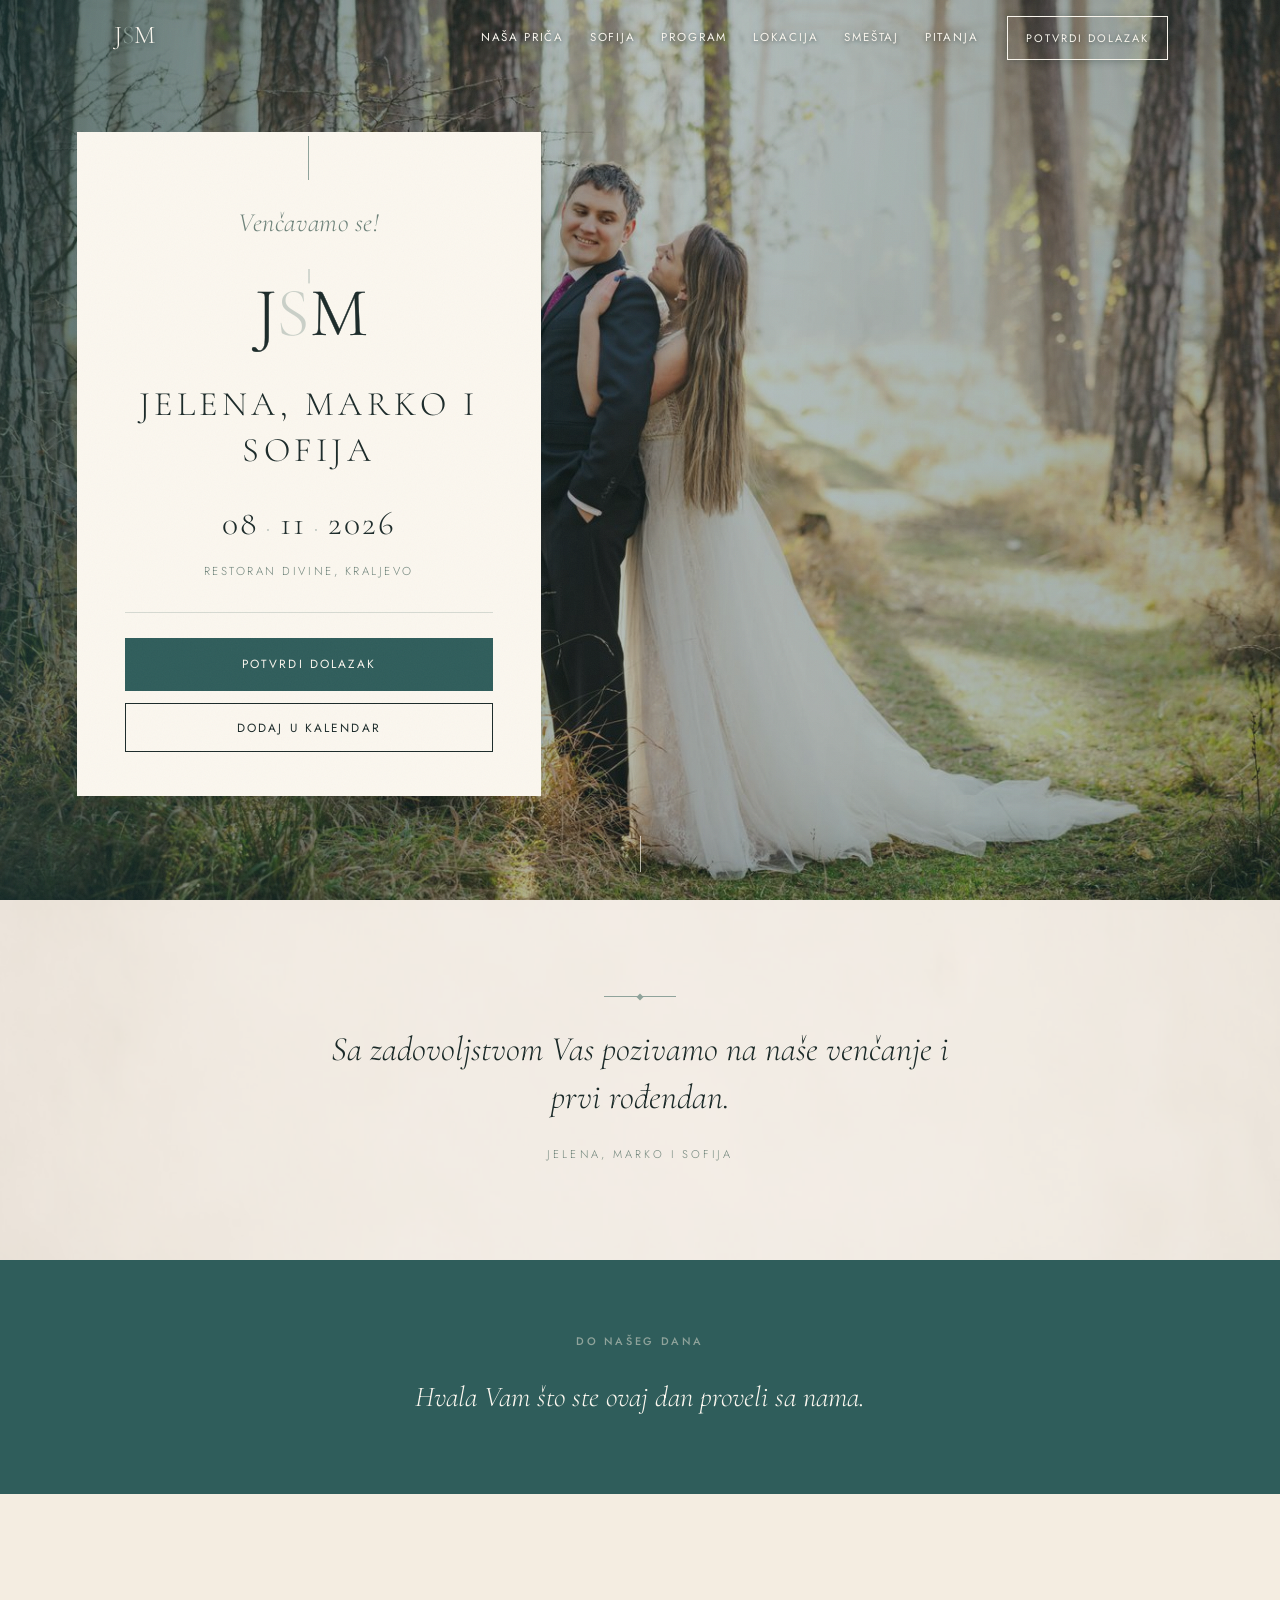
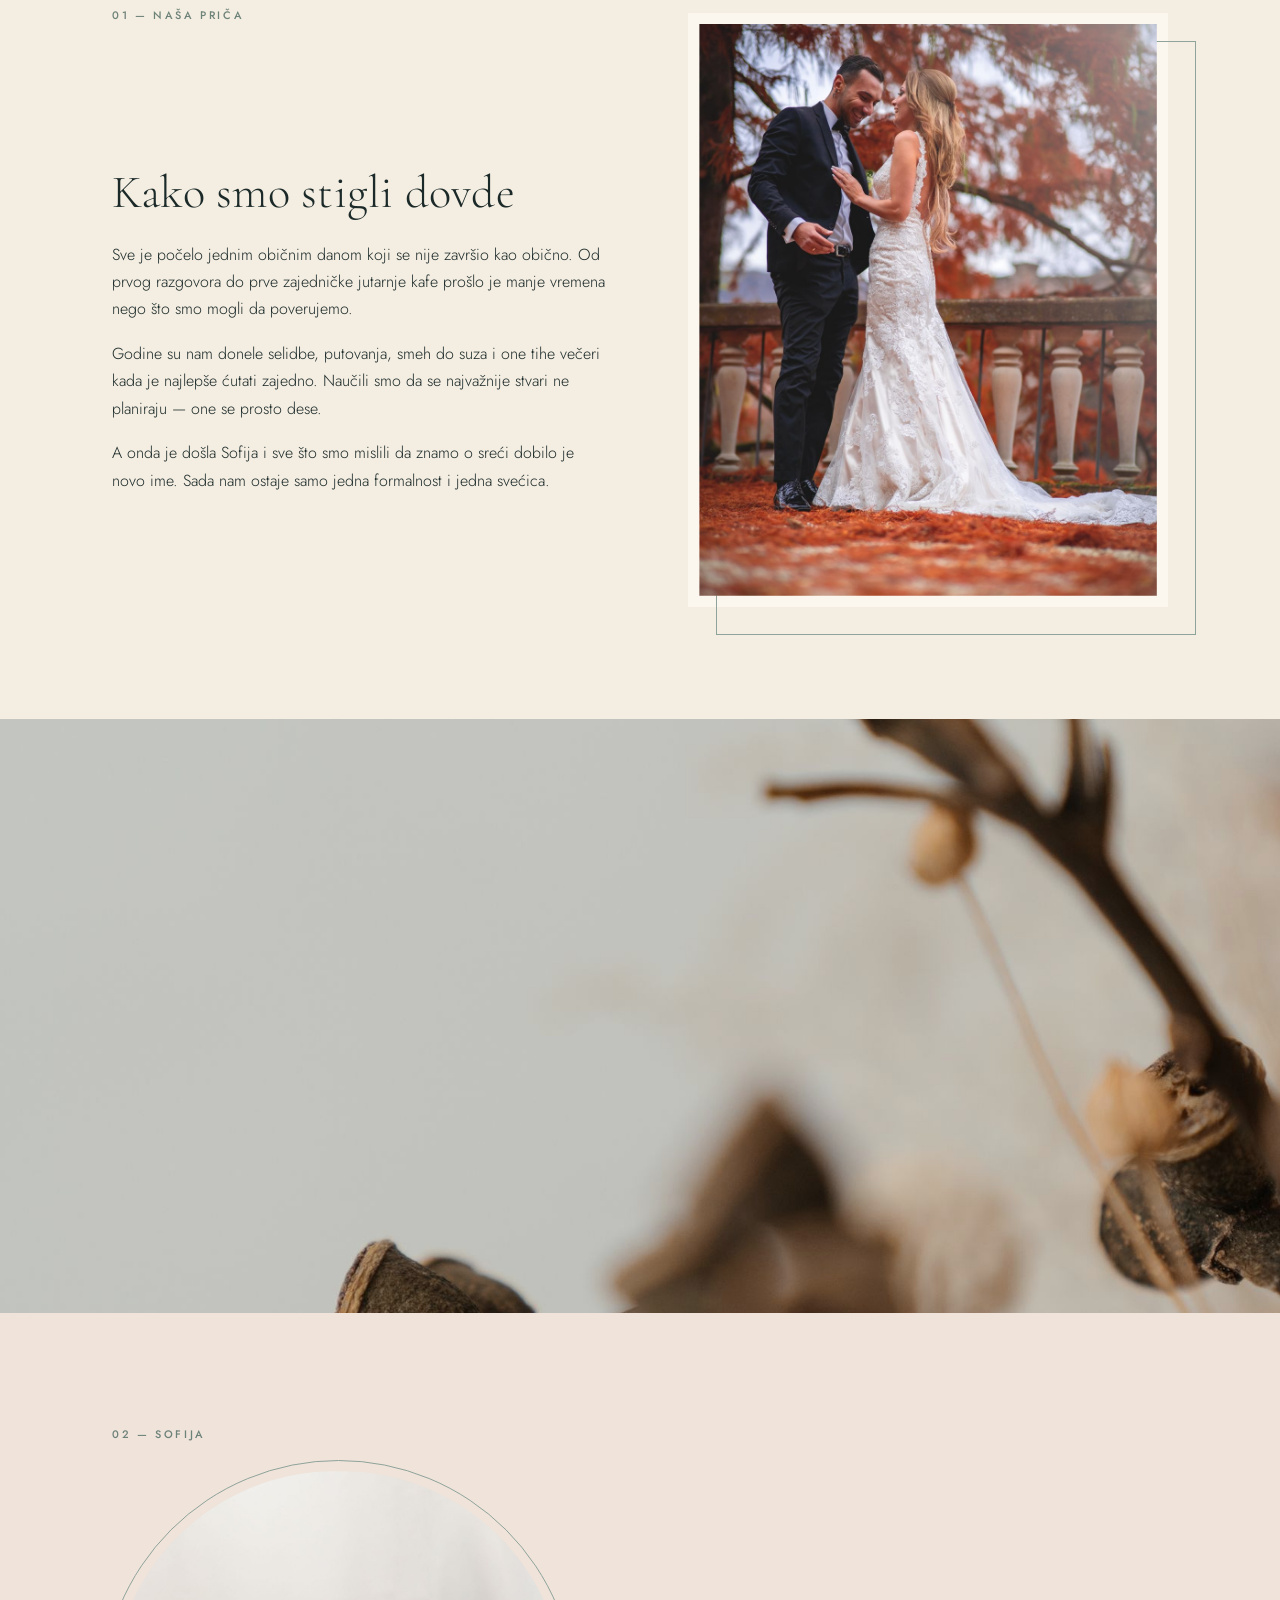
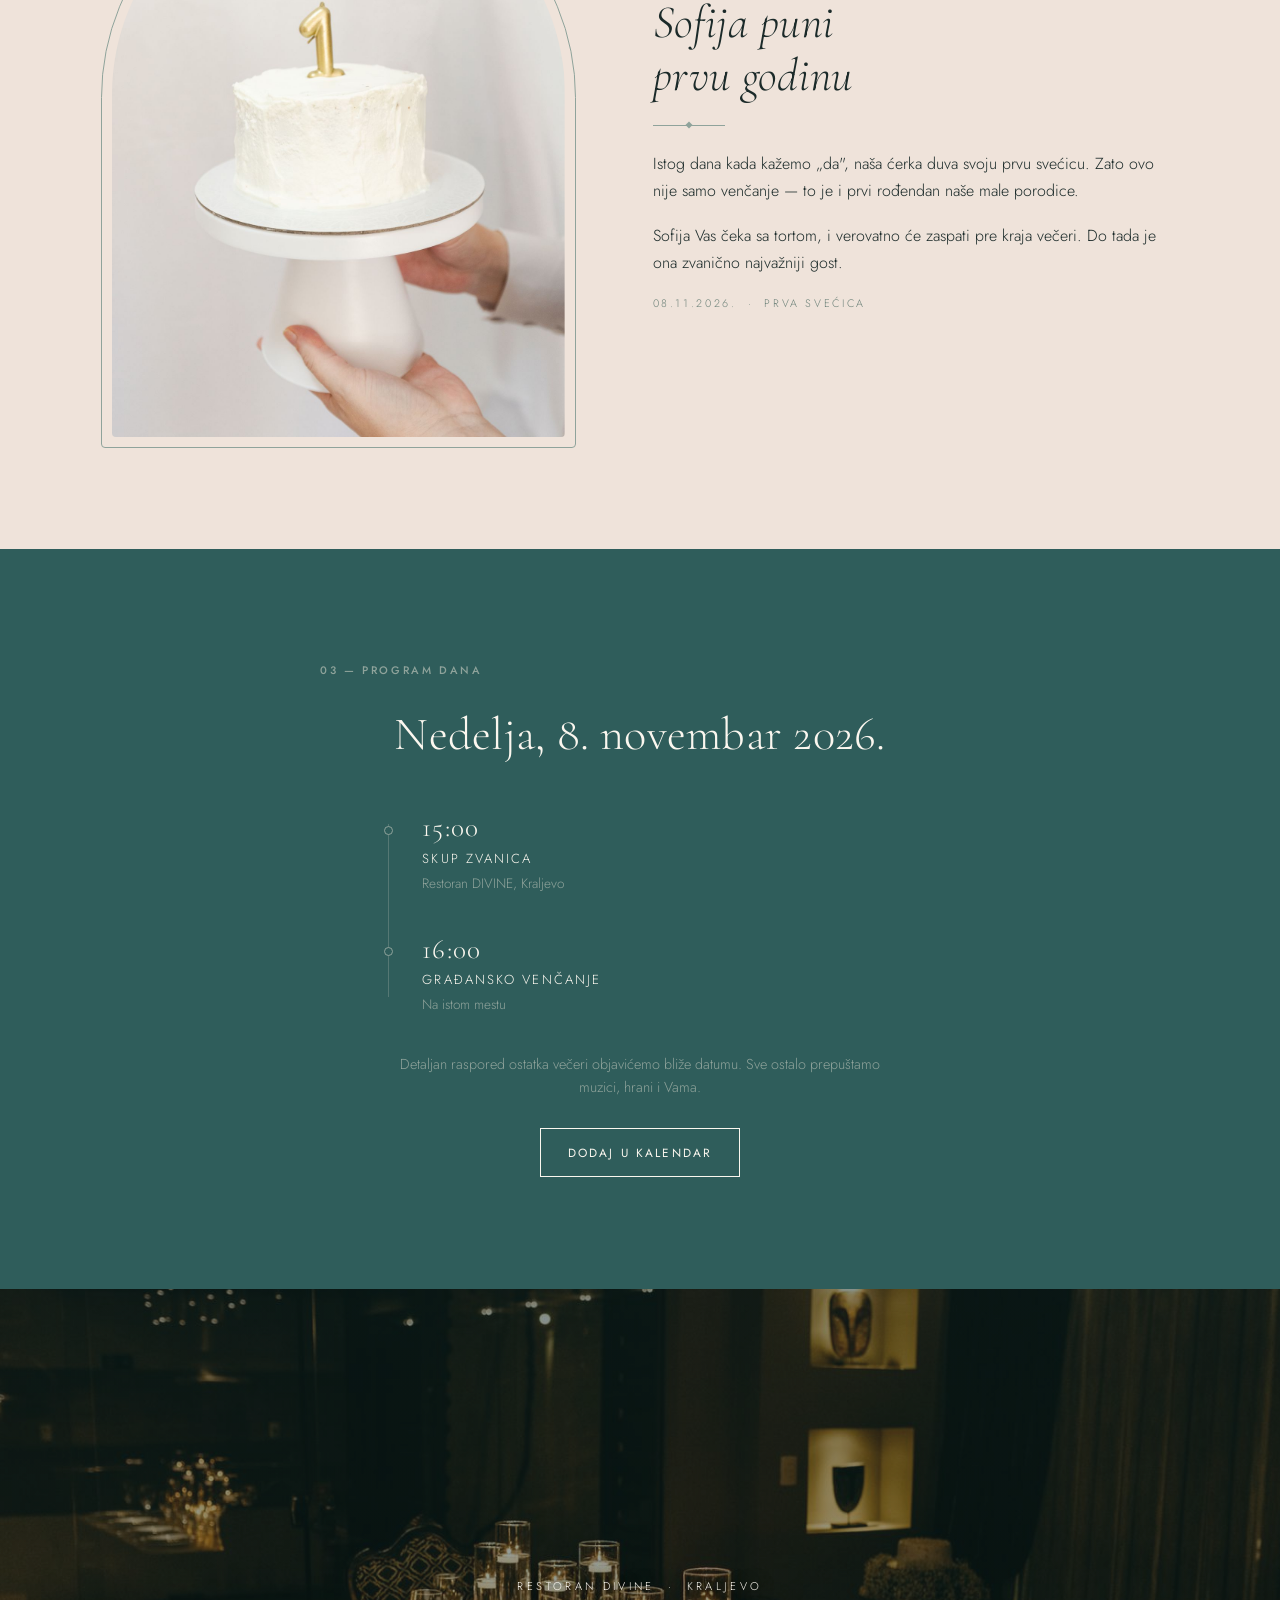
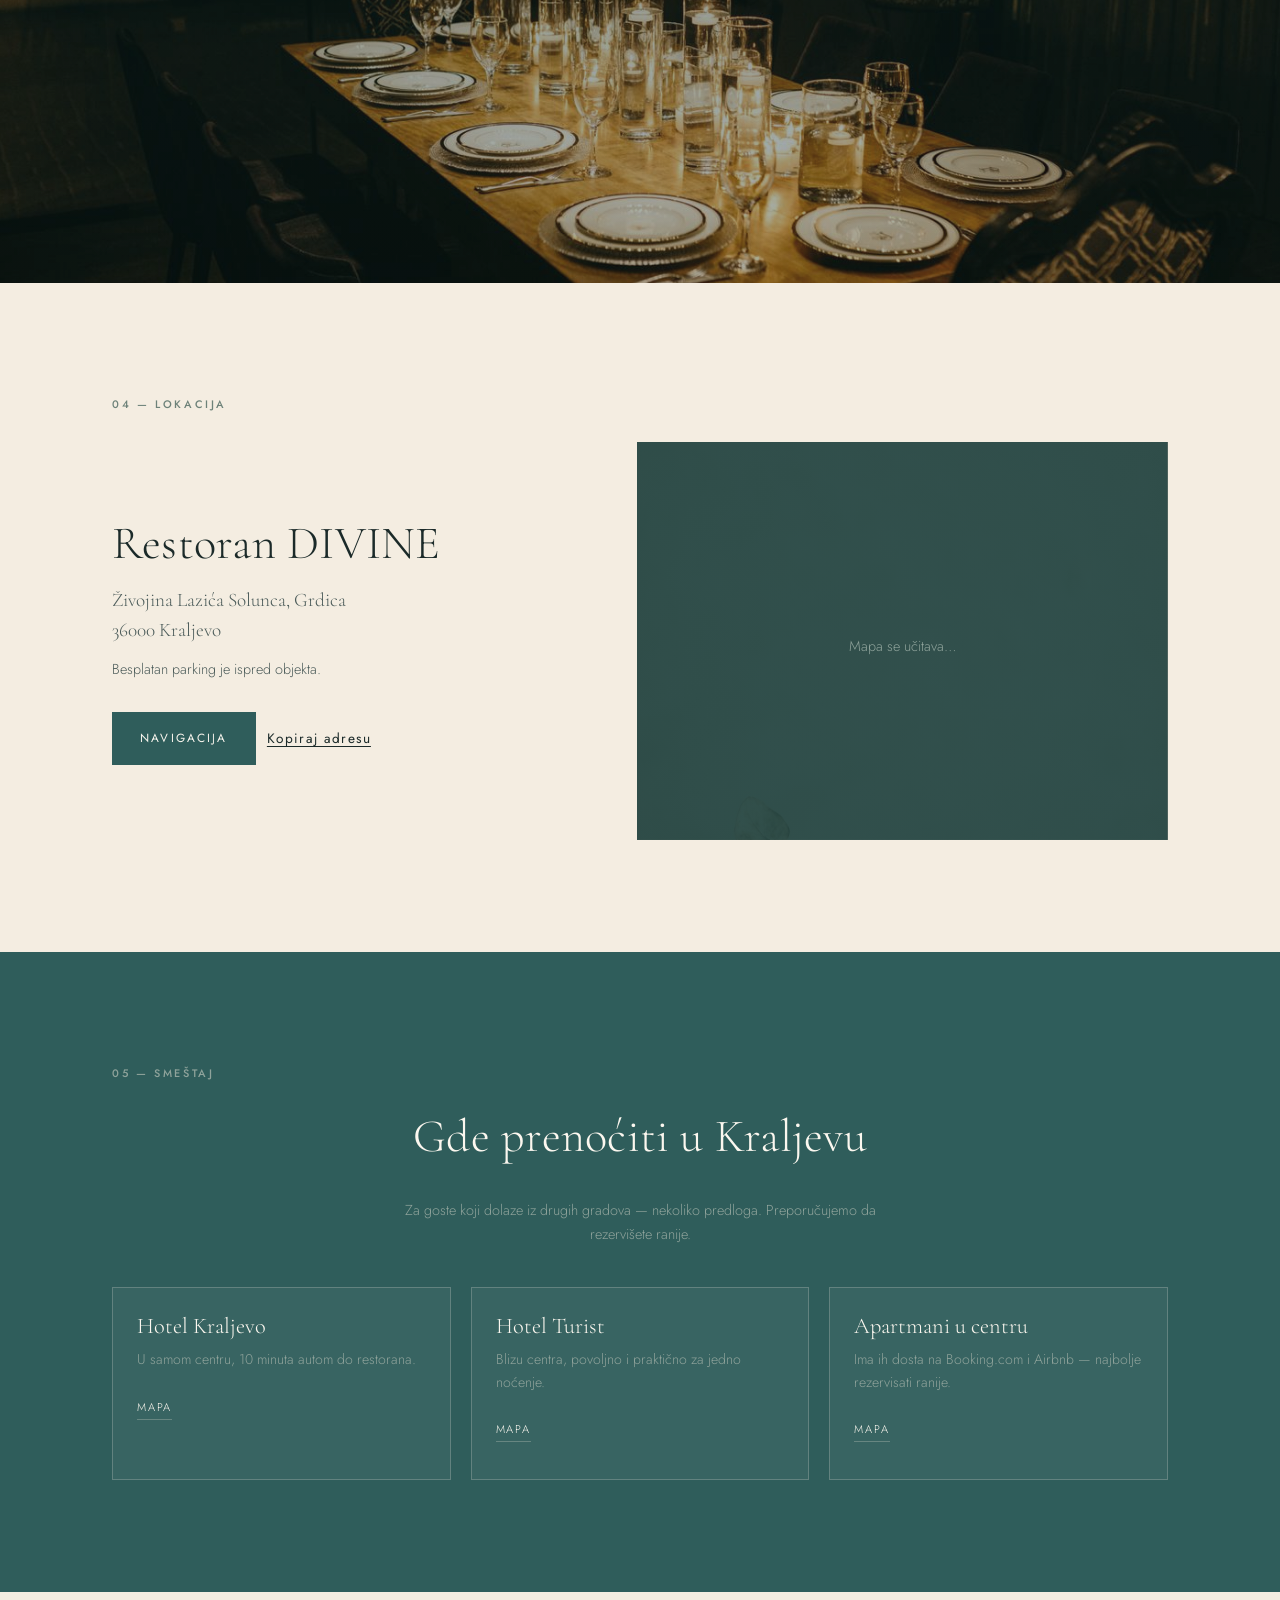
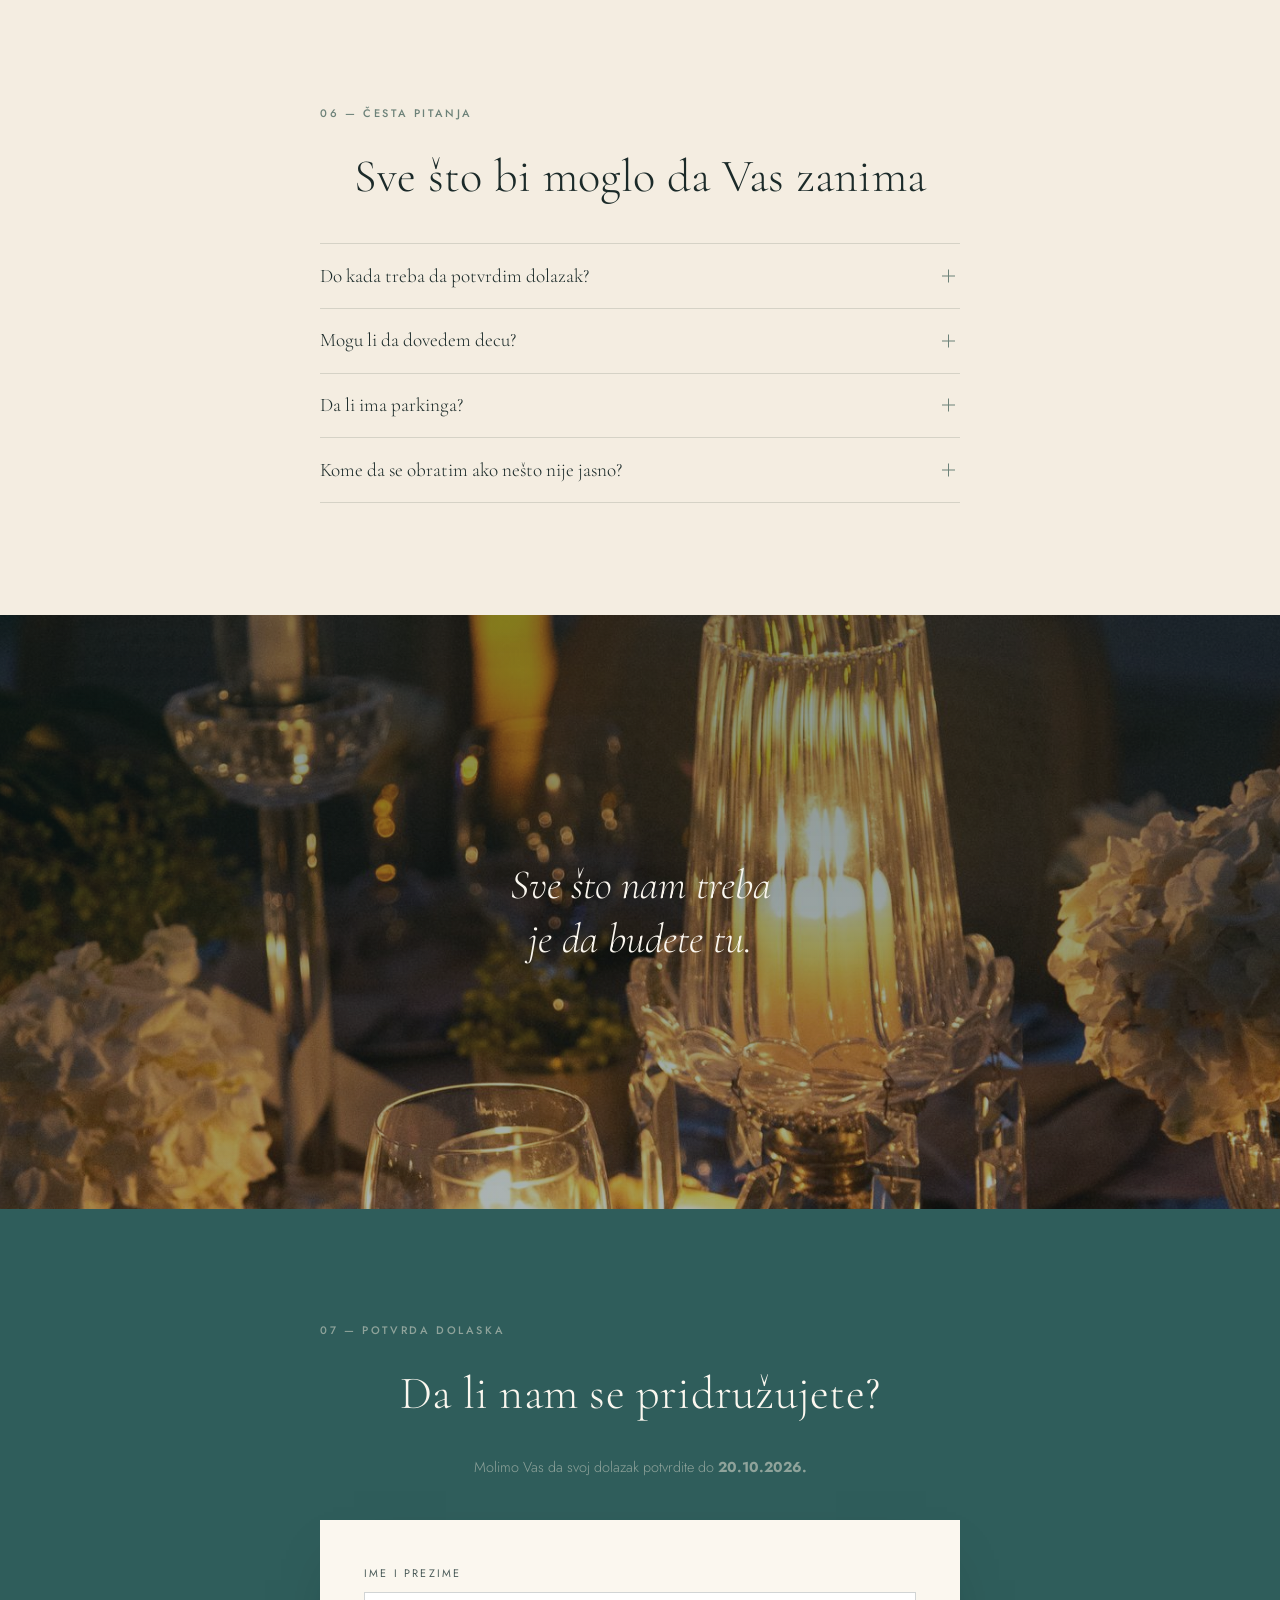
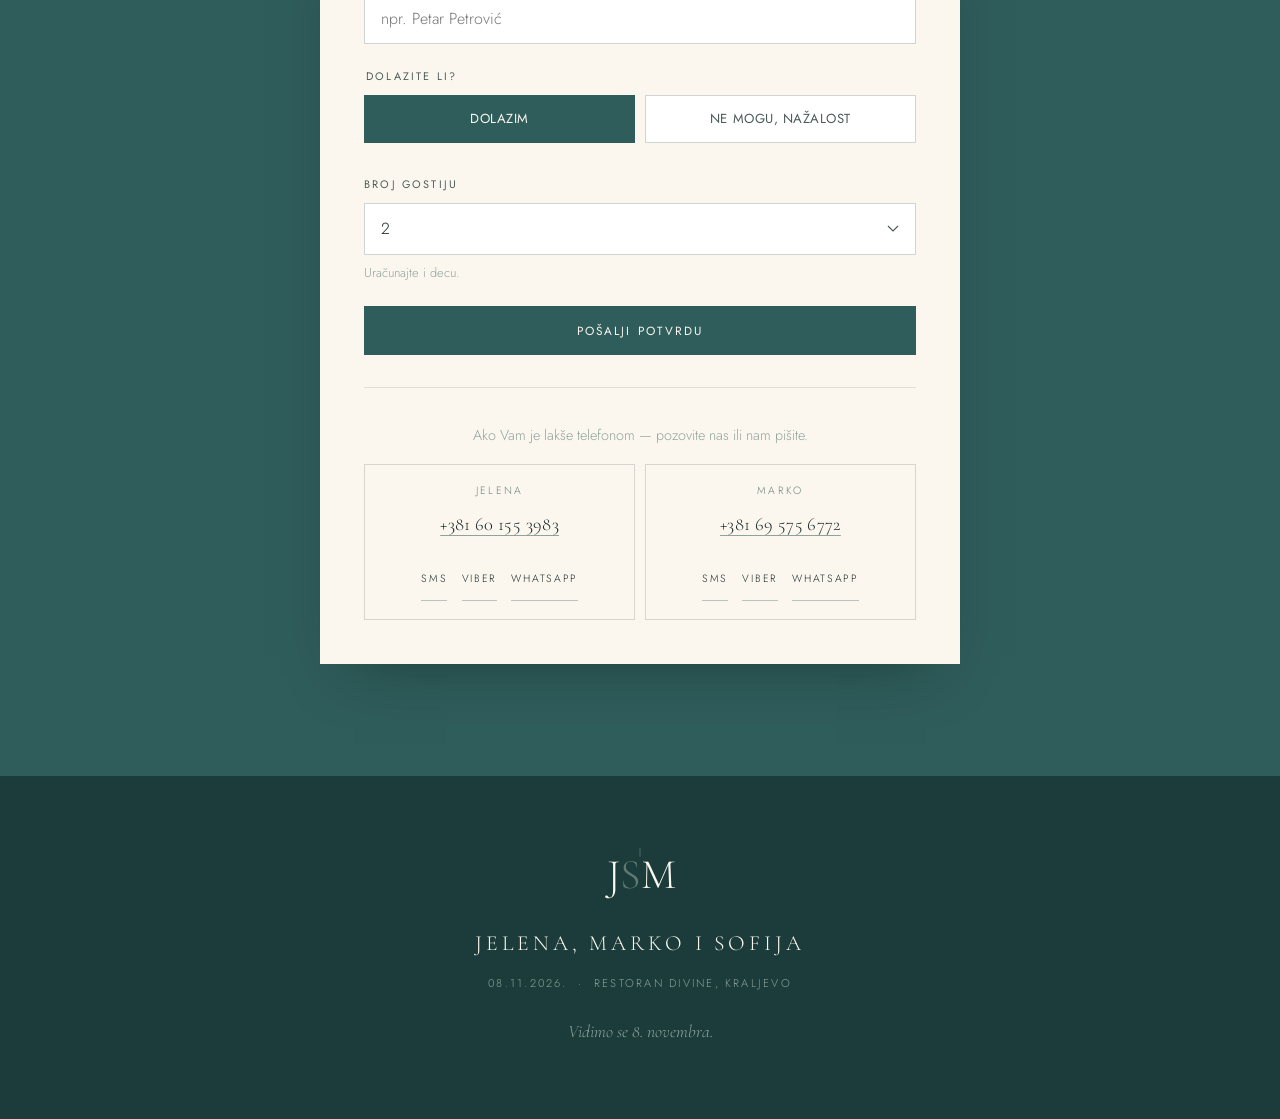
==== real/index.html @ 75804f3e "html with good photos" ====
<!DOCTYPE html>
<html lang="sr-Latn-RS">
<head>
<meta charset="utf-8">
<meta name="viewport" content="width=device-width, initial-scale=1">
<title>Jelena, Marko i Sofija · 08.11.2026.</title>
<meta name="description" content="Sa zadovoljstvom Vas pozivamo na naše venčanje i prvi rođendan — 8. novembra 2026. u restoranu DIVINE u Kraljevu. Potvrdite dolazak do 20.10.2026.">
<meta name="theme-color" content="#2F5D5B">
<!-- Chrome / Google Translate: ne predlaži prevod ove strane. Sajt je namerno
     samo na srpskom, pa gostima ne treba da iskače traka „Prevedi stranu?". -->
<meta name="google" content="notranslate">

<meta property="og:type" content="website">
<meta property="og:locale" content="sr_RS">
<meta property="og:title" content="Jelena, Marko i Sofija · 08.11.2026.">
<meta property="og:description" content="Pozivamo Vas na naše venčanje i Sofijin prvi rođendan — 8. novembra 2026. u Kraljevu.">
<meta property="og:image" content="../img-stock/hero.jpg">
<meta name="twitter:card" content="summary_large_image">

<link rel="icon" href="../favicon.svg" type="image/svg+xml">
<link rel="apple-touch-icon" href="../favicon.svg">

<link rel="preconnect" href="https://fonts.googleapis.com">
<link rel="preconnect" href="https://fonts.gstatic.com" crossorigin>
<link rel="preload" as="image" href="../img-stock/hero.jpg" fetchpriority="high">
<link href="https://fonts.googleapis.com/css2?family=Cormorant+Garamond:ital,wght@0,300;0,400;0,500;1,300;1,400&family=Jost:wght@300;400;500&display=swap" rel="stylesheet">
<link rel="stylesheet" href="../css/style.css">
</head>

<body class="v-stock">
<div class="grain" aria-hidden="true"></div>
<a class="skip-link" href="#poziv">Preskoči na sadržaj</a>

<!-- ============================ NAVIGACIJA ============================ -->
<header class="nav" id="nav">
  <div class="nav__inner">
    <a class="nav__mark" href="#hero" aria-label="Na vrh strane">
      <svg viewBox="18 28 164 90" aria-hidden="true" focusable="false"><text class="mono__s" x="54.59" y="92">S</text><text class="mono__j" x="24.34" y="92">J</text><text class="mono__m" x="102.03" y="92">M</text></svg>
    </a>

    <button class="nav__toggle" id="navToggle" aria-expanded="false" aria-controls="navMenu">
      <span class="nav__toggle-lines" aria-hidden="true"><i></i><i></i></span>
      <span class="nav__toggle-text">Meni</span>
    </button>

    <nav class="nav__menu" id="navMenu" aria-label="Glavna navigacija">
      <ul>
        <li><a href="#prica">Naša priča</a></li>
        <li><a href="#sofija">Sofija</a></li>
        <li><a href="#program">Program</a></li>
        <li><a href="#lokacija">Lokacija</a></li>
        <li><a href="#smestaj">Smeštaj</a></li>
        <li><a href="#pitanja">Pitanja</a></li>
      </ul>
      <a class="btn btn--ghost nav__cta" href="#rsvp">Potvrdi dolazak</a>
    </nav>
  </div>
</header>

<main>

<!-- ============================== HERO =============================== -->
<section class="hero" id="hero">
  <div class="hero__media">
    <img src="../img-stock/hero.jpg" alt="Mladenci u jesenjoj šumi" width="1500" height="960" fetchpriority="high">
  </div>

  <div class="hero__card" id="heroCard">
    <span class="hero__thread" aria-hidden="true"></span>
    <p class="hero__eyebrow">Venčavamo se!</p>

    <svg class="monogram" viewBox="0 0 200 122" role="img" aria-label="Monogram: Jelena, Marko i Sofija">
      <line class="mono__thread" x1="100" y1="0" x2="100" y2="20"/>
      <text class="mono__s" x="54.59" y="92">S</text>
      <text class="mono__j" x="24.34" y="92">J</text>
      <text class="mono__m" x="102.03" y="92">M</text>
    </svg>

    <h1 class="hero__names" data-split>Jelena, Marko i Sofija</h1>

    <p class="hero__date"><span>08</span><i aria-hidden="true">·</i><span>11</span><i aria-hidden="true">·</i><span>2026</span></p>
    <p class="hero__place" data-cfg="venue-short">Restoran DIVINE, Kraljevo</p>

    <div class="hero__actions">
      <a class="btn btn--solid" href="#rsvp">Potvrdi dolazak</a>
      <div class="cal" data-cal>
        <button class="btn btn--outline" type="button" aria-expanded="false">Dodaj u kalendar</button>
        <div class="cal__menu" hidden>
          <a data-cal-google href="#" target="_blank" rel="noopener">Google kalendar</a>
          <a data-cal-ics href="#" download="jelena-marko-sofija.ics">Apple / Outlook (.ics)</a>
        </div>
      </div>
    </div>
  </div>

  <a class="hero__scroll" href="#poziv" aria-label="Nastavi dalje"><span></span></a>
</section>

<!-- ============================== POZIV ============================== -->
<section class="poziv" id="poziv">
  <div class="wrap wrap--narrow center">
    <span class="ornament" aria-hidden="true"></span>
    <p class="poziv__line" data-reveal>Sa zadovoljstvom Vas pozivamo na naše&nbsp;venčanje i prvi&nbsp;rođendan.</p>
    <p class="poziv__sign" data-reveal data-reveal-delay="1">Jelena, Marko i Sofija</p>
  </div>
</section>

<!-- ============================ ODBROJAVANJE ========================= -->
<section class="count" id="odbrojavanje">
  <div class="wrap center">
    <p class="label" data-reveal>Do našeg dana</p>
    <div class="count__grid" id="countdown" data-reveal data-reveal-delay="1" role="timer" aria-live="off">
      <div class="count__cell"><span class="count__num" data-cd="days">—</span><span class="count__lbl">dana</span></div>
      <div class="count__cell"><span class="count__num" data-cd="hours">—</span><span class="count__lbl">sati</span></div>
      <div class="count__cell"><span class="count__num" data-cd="minutes">—</span><span class="count__lbl">minuta</span></div>
      <div class="count__cell"><span class="count__num" data-cd="seconds">—</span><span class="count__lbl">sekundi</span></div>
    </div>
    <p class="count__done" id="countdownDone" hidden>Hvala Vam što ste ovaj dan proveli sa nama.</p>
  </div>
</section>

<!-- ============================ NAŠA PRIČA =========================== -->
<section class="section section--cream" id="prica">
  <div class="wrap">
    <p class="label label--sticky" data-reveal>01 — Naša priča</p>

    <div class="split">
      <div class="split__text" data-reveal>
        <h2 class="h2">Kako smo stigli dovde</h2>
        <!-- TODO Marko: zameni ovaj tekst vašom pravom pričom. -->
        <p>Sve je počelo jednim običnim danom koji se nije završio kao obično. Od prvog
           razgovora do prve zajedničke jutarnje kafe prošlo je manje vremena nego što
           smo mogli da poverujemo.</p>
        <p>Godine su nam donele selidbe, putovanja, smeh do suza i one tihe večeri kada
           je najlepše ćutati zajedno. Naučili smo da se najvažnije stvari ne planiraju —
           one se prosto dese.</p>
        <p>A onda je došla Sofija i sve što smo mislili da znamo o sreći dobilo je novo
           ime. Sada nam ostaje samo jedna formalnost i jedna svećica.</p>
      </div>

      <figure class="split__media" data-reveal data-reveal-delay="1">
        <img src="../img-stock/story.jpg" alt="Mladenci u jesenjem parku" width="1000" height="1250" loading="lazy">
      </figure>
    </div>
  </div>
</section>

<!-- ============================ TRAKA 1 ============================== -->
<div class="band" data-parallax>
  <div class="band__media"><img src="../img-stock/band-1.jpg" alt="" width="1800" height="1000" loading="lazy"></div>
</div>

<!-- ============================== SOFIJA ============================= -->
<section class="section section--blush" id="sofija">
  <div class="wrap">
    <p class="label label--sticky" data-reveal>02 — Sofija</p>

    <div class="sofija">
      <figure class="sofija__media" data-reveal>
        <img src="../img-stock/sofija.jpg" alt="Bela torta sa zlatnom svećicom u obliku broja jedan" width="1200" height="1500" loading="lazy">
      </figure>

      <div class="sofija__text" data-reveal data-reveal-delay="1">
        <h2 class="h2 h2--soft">Sofija puni<br>prvu godinu</h2>
        <span class="ornament ornament--left" aria-hidden="true"></span>
        <!-- TODO Marko: dodaj Sofijin pravi datum rođenja ako želiš. -->
        <p>Istog dana kada kažemo „da", naša ćerka duva svoju prvu svećicu. Zato ovo nije
           samo venčanje — to je i prvi rođendan naše male porodice.</p>
        <p>Sofija Vas čeka sa tortom, i verovatno će zaspati pre kraja večeri. Do tada je
           ona zvanično najvažniji gost.</p>
        <p class="sofija__marker">08.11.2026. &nbsp;·&nbsp; prva svećica</p>
      </div>
    </div>
  </div>
</section>

<!-- ============================== PROGRAM ============================ -->
<section class="section section--teal" id="program">
  <div class="wrap wrap--narrow">
    <p class="label label--sticky" data-reveal>03 — Program dana</p>
    <h2 class="h2 center" data-reveal>Nedelja, 8. novembar 2026.</h2>

    <!-- Za dodatnu stavku: kopiraj jedan <li> i promeni vreme i tekst. -->
    <ol class="time">
      <li class="time__item" data-reveal>
        <span class="time__hour">15:00</span>
        <span class="time__what">Skup zvanica</span>
        <span class="time__where" data-cfg="venue-short">Restoran DIVINE, Kraljevo</span>
      </li>
      <li class="time__item" data-reveal data-reveal-delay="1">
        <span class="time__hour">16:00</span>
        <span class="time__what">Građansko venčanje</span>
        <span class="time__where">Na istom mestu</span>
      </li>
    </ol>

    <p class="note center" data-reveal data-reveal-delay="2">
      Detaljan raspored ostatka večeri objavićemo bliže datumu. Sve ostalo prepuštamo
      muzici, hrani i Vama.
    </p>

    <div class="center" data-reveal data-reveal-delay="2">
      <div class="cal" data-cal>
        <button class="btn btn--outline" type="button" aria-expanded="false">Dodaj u kalendar</button>
        <div class="cal__menu" hidden>
          <a data-cal-google href="#" target="_blank" rel="noopener">Google kalendar</a>
          <a data-cal-ics href="#" download="jelena-marko-sofija.ics">Apple / Outlook (.ics)</a>
        </div>
      </div>
    </div>
  </div>
</section>

<!-- ============================ TRAKA 2 ============================== -->
<div class="band band--dark" data-parallax>
  <div class="band__media"><img src="../img-stock/band-3.jpg" alt="" width="1500" height="830" loading="lazy"></div>
  <p class="band__caption" data-reveal><span data-cfg="venue-name">Restoran DIVINE</span> &nbsp;·&nbsp; Kraljevo</p>
</div>

<!-- ============================= LOKACIJA ============================ -->
<section class="section section--cream" id="lokacija">
  <div class="wrap">
    <p class="label label--sticky" data-reveal>04 — Lokacija</p>

    <div class="loc">
      <div class="loc__text" data-reveal>
        <h2 class="h2" data-cfg="venue-name">Restoran DIVINE</h2>
        <p class="loc__addr">
          <span data-cfg="venue-address">Živojina Lazića Solunca, Grdica</span><br>
          <span data-cfg="venue-city">36000 Kraljevo</span>
        </p>
        <p class="note">Besplatan parking je ispred objekta.</p>

        <div class="loc__actions">
          <a class="btn btn--solid" data-cfg-href="map-google" href="#" target="_blank" rel="noopener">Navigacija</a>
          <button class="btn btn--text" type="button" data-copy-address>Kopiraj adresu</button>
        </div>
      </div>

      <div class="loc__map" data-reveal data-reveal-delay="1">
        <!-- Mapa se ubacuje iz js/main.js kada sekcija dođe blizu ekrana. -->
        <div class="loc__map-holder" data-map>
          <p class="note">Mapa se učitava…</p>
        </div>
      </div>
    </div>
  </div>
</section>

<!-- ============================== SMEŠTAJ ============================ -->
<section class="section section--teal" id="smestaj">
  <div class="wrap">
    <p class="label label--sticky" data-reveal>05 — Smeštaj</p>
    <h2 class="h2 center" data-reveal>Gde prenoćiti u Kraljevu</h2>
    <p class="note center" data-reveal>
      Za goste koji dolaze iz drugih gradova — nekoliko predloga. Preporučujemo da
      rezervišete ranije.
    </p>
    <div class="cards" id="hotels"><!-- puni se iz js/config.js --></div>
  </div>
</section>

<!-- ============================== PITANJA ============================ -->
<section class="section section--cream" id="pitanja">
  <div class="wrap wrap--narrow">
    <p class="label label--sticky" data-reveal>06 — Česta pitanja</p>
    <h2 class="h2 center" data-reveal>Sve što bi moglo da Vas zanima</h2>

    <div class="faq" data-reveal>
      <details class="faq__item">
        <summary>Do kada treba da potvrdim dolazak?</summary>
        <div class="faq__body"><p>Do <strong data-cfg="deadline">20.10.2026.</strong> Najlakše je preko forme na
          ovoj strani, ali možete nas i pozvati — brojevi su na dnu.</p></div>
      </details>
      <details class="faq__item">
        <summary>Mogu li da dovedem decu?</summary>
        <div class="faq__body"><p>Naravno. Sofija bi se najviše obradovala društvu. Kada prijavljujete
          dolazak, u broj gostiju uračunajte i decu.</p></div>
      </details>
      <details class="faq__item">
        <summary>Da li ima parkinga?</summary>
        <div class="faq__body"><p>Ima — besplatan parking je ispred restorana.</p></div>
      </details>
      <details class="faq__item">
        <summary>Kome da se obratim ako nešto nije jasno?</summary>
        <div class="faq__body"><p>Pozovite nas, tu smo: <span data-cfg="contacts-inline">Jelena i Marko</span>.</p></div>
      </details>
    </div>
  </div>
</section>

<!-- ============================ TRAKA 3 ============================== -->
<div class="band band--dark" data-parallax>
  <div class="band__media"><img src="../img-stock/band-2.jpg" alt="" width="1500" height="830" loading="lazy"></div>
  <p class="band__quote" data-reveal>Sve što nam treba<br>je da budete tu.</p>
</div>

<!-- =============================== RSVP ============================== -->
<section class="section section--teal" id="rsvp">
  <div class="wrap wrap--narrow">
    <p class="label label--sticky" data-reveal>07 — Potvrda dolaska</p>
    <h2 class="h2 center" data-reveal>Da li nam se pridružujete?</h2>
    <p class="note center" data-reveal>
      Molimo Vas da svoj dolazak potvrdite do <strong data-cfg="deadline">20.10.2026.</strong>
    </p>

    <div class="rsvp" data-reveal data-reveal-delay="1">
      <p class="rsvp__already" id="rsvpAlready" hidden>
        Već ste potvrdili dolazak — hvala Vam!
        <button type="button" class="btn btn--text" id="rsvpAgain">Prijavi ponovo</button>
      </p>

      <form class="form" id="rsvpForm" novalidate>
        <div class="field">
          <label for="ime">Ime i prezime</label>
          <input id="ime" name="ime" type="text" autocomplete="name" required
                 placeholder="npr. Petar Petrović">
          <p class="field__err" data-err="ime"></p>
        </div>

        <fieldset class="field">
          <legend>Dolazite li?</legend>
          <div class="pills">
            <label class="pill">
              <input type="radio" name="dolazak" value="Dolazim" checked>
              <span>Dolazim</span>
            </label>
            <label class="pill">
              <input type="radio" name="dolazak" value="Ne mogu">
              <span>Ne mogu, nažalost</span>
            </label>
          </div>
        </fieldset>

        <div class="field" id="gostiField">
          <label for="gosti">Broj gostiju</label>
          <select id="gosti" name="gosti">
            <option value="1">1 — samo ja</option>
            <option value="2" selected>2</option>
            <option value="3">3</option>
            <option value="4">4</option>
            <option value="5">5</option>
            <option value="6">6 i više</option>
          </select>
          <p class="note">Uračunajte i decu.</p>
        </div>

        <!-- zamka za botove: pravi ljudi ovo ne vide -->
        <div class="hp" aria-hidden="true">
          <label for="website">Sajt</label>
          <input id="website" name="website" type="text" tabindex="-1" autocomplete="off">
        </div>

        <button class="btn btn--solid btn--block" type="submit" id="rsvpSubmit">
          <span class="btn__label">Pošalji potvrdu</span>
          <span class="btn__spin" aria-hidden="true"></span>
        </button>

        <p class="form__status" id="rsvpStatus" role="status" aria-live="polite"></p>
      </form>

      <div class="rsvp__contact">
        <p class="note">Ako Vam je lakše telefonom — pozovite nas ili nam pišite.</p>
        <div class="rsvp__buttons" id="contactButtons"><!-- puni se iz js/config.js --></div>
      </div>
    </div>
  </div>
</section>

</main>

<!-- ============================== FOOTER ============================= -->
<footer class="foot">
  <svg class="foot__mark" viewBox="0 0 200 122" aria-hidden="true">
    <line class="mono__thread" x1="100" y1="0" x2="100" y2="20"/>
      <text class="mono__s" x="54.59" y="92">S</text>
      <text class="mono__j" x="24.34" y="92">J</text>
      <text class="mono__m" x="102.03" y="92">M</text>
  </svg>
  <p class="foot__names">Jelena, Marko i Sofija</p>
  <p class="foot__meta">08.11.2026. &nbsp;·&nbsp; <span data-cfg="venue-short">Restoran DIVINE, Kraljevo</span></p>
  <p class="foot__bye">Vidimo se 8. novembra.</p>
</footer>


<script src="../js/config.js"></script>
<script src="../js/main.js"></script>
</body>
</html>
---- css/style.css ----
/* =================================================================
   Jelena, Marko i Sofija — 08.11.2026.
   Mobile-first. Redosled: tokeni → osnova → alati → sekcije → animacije
   ================================================================= */

/* ------------------------------- TOKENI --------------------------- */
:root{
  --teal-900:#1B3C3A;
  --teal:#2F5D5B;
  --teal-lt:#3E6E6B;
  --sage:#8FA39B;
  --sage-dk:#6D8279;
  --cream:#F4EDE1;
  --cream-lt:#FBF7EF;
  --blush:#EFE3DA;
  --ink:#1B2A29;
  --ink-soft:#4C5C5A;
  --err:#9B2C2C;

  --serif:'Cormorant Garamond','Times New Roman',Georgia,serif;
  --sans:'Jost',-apple-system,BlinkMacSystemFont,'Segoe UI',Roboto,sans-serif;

  --nav-h:3.75rem;
  --mono-w:clamp(6.5rem,26vw,9rem);
  --rail:70rem;
  --pad:1.25rem;
  --ease:cubic-bezier(.2,.7,.2,1);
}

/* ------------------------------- OSNOVA --------------------------- */
*,*::before,*::after{box-sizing:border-box}

html{
  -webkit-text-size-adjust:100%;
  scroll-behavior:smooth;
  scroll-padding-top:calc(var(--nav-h) + 1rem);
}

body{
  margin:0;
  background:var(--cream-lt);
  color:var(--ink);
  font-family:var(--sans);
  font-weight:300;
  font-size:1rem;
  line-height:1.7;
  overflow-x:hidden;
}

[hidden]{display:none!important}
img,svg{display:block;max-width:100%}
img{height:auto}
h1,h2,h3,p,ol,ul,figure,fieldset{margin:0;padding:0}
ol,ul{list-style:none}
fieldset{border:0}
a{color:inherit}
::selection{background:var(--sage);color:var(--cream-lt)}

:focus-visible{outline:2px solid var(--sage);outline-offset:3px}

.skip-link{
  position:absolute;left:50%;top:0;transform:translate(-50%,-120%);
  z-index:100;background:var(--cream-lt);color:var(--ink);
  padding:.75rem 1.25rem;font-size:.8rem;letter-spacing:.1em;
  text-transform:uppercase;text-decoration:none;transition:transform .2s;
}
.skip-link:focus{transform:translate(-50%,0)}

/* zrno preko cele strane */
.grain{
  position:fixed;inset:0;z-index:60;pointer-events:none;opacity:.04;
  background-image:url("data:image/svg+xml,%3Csvg xmlns='http://www.w3.org/2000/svg' width='140' height='140'%3E%3Cfilter id='n'%3E%3CfeTurbulence type='fractalNoise' baseFrequency='.85' numOctaves='3' stitchTiles='stitch'/%3E%3C/filter%3E%3Crect width='140' height='140' filter='url(%23n)'/%3E%3C/svg%3E");
}

/* ------------------------------- ALATI ---------------------------- */
.wrap{width:100%;max-width:var(--rail);margin-inline:auto;padding-inline:var(--pad)}
.wrap--narrow{max-width:44rem}
.center{text-align:center}

.h2{
  font-family:var(--serif);font-weight:300;
  font-size:clamp(1.8rem,6.4vw,2.9rem);line-height:1.14;
  letter-spacing:.005em;margin-bottom:1.4rem;
}
.h2--soft{font-weight:300;font-style:italic;letter-spacing:.01em}
.h2.center{margin-inline:auto}

.label{
  font-family:var(--sans);font-weight:500;font-size:.68rem;
  text-transform:uppercase;letter-spacing:.24em;color:var(--sage-dk);
  margin-bottom:1.75rem;
}
.section--teal .label,.count .label,.band .label{color:var(--sage)}
.label--sticky{position:relative;z-index:2}

.note{
  font-size:.9rem;line-height:1.65;color:var(--ink-soft);
  margin-top:.75rem;
}
.section--teal .note,.band .note{color:var(--sage)}
.note.center{max-width:32rem;margin-inline:auto}

.ornament{
  display:block;width:4.5rem;height:1px;background:var(--sage);
  position:relative;margin:0 auto 1.75rem;
}
.ornament::before{
  content:"";position:absolute;left:50%;top:50%;width:5px;height:5px;
  background:var(--sage);transform:translate(-50%,-50%) rotate(45deg);
}
.ornament--left{margin-inline:0 auto;margin-block:1.25rem 1.5rem}

/* -------------------------------- DUGMIĆI ------------------------- */
.btn{
  display:inline-flex;align-items:center;justify-content:center;gap:.5rem;
  min-height:48px;padding:.95rem 1.7rem;
  font-family:var(--sans);font-size:.74rem;font-weight:400;
  letter-spacing:.18em;text-transform:uppercase;text-align:center;
  text-decoration:none;cursor:pointer;border:1px solid transparent;
  border-radius:0;background:none;color:inherit;
  transition:background .3s var(--ease),color .3s var(--ease),
             border-color .3s var(--ease),opacity .3s;
}
.btn--solid{background:var(--teal);border-color:var(--teal);color:var(--cream-lt)}
.btn--solid:hover{background:var(--teal-900);border-color:var(--teal-900)}
.btn--outline{border-color:currentColor;color:inherit}
.btn--ghost{border-color:currentColor;padding:.7rem 1.15rem;min-height:44px;font-size:.68rem}

/* Na hover se boje obrnu. NE koristiti `background:currentColor` — u istom
   pravilu se menja i `color`, pa pozadina i tekst postanu ista boja i dugme
   „nestane". Zato eksplicitne boje, koje tamne sekcije obrću preko
   --btn-flip-* promenljivih ispod. */
.btn--outline:hover,.btn--outline:focus-visible,
.btn--ghost:hover,.btn--ghost:focus-visible{
  background:var(--btn-flip-bg,var(--ink));
  border-color:var(--btn-flip-bg,var(--ink));
  color:var(--btn-flip-fg,var(--cream-lt));
}
.btn--text{
  border:0;padding:.5rem 0;min-height:44px;letter-spacing:.1em;
  text-transform:none;font-size:.85rem;text-decoration:underline;
  text-underline-offset:.25em;text-decoration-thickness:1px;
}
.btn--block{width:100%}
.btn--text:hover,.btn--text:focus-visible{text-decoration-thickness:2px;opacity:.75}

/* na tirkiznoj pozadini se puno dugme obrne */
.section--teal .btn--solid,.count .btn--solid{
  background:var(--cream);border-color:var(--cream);color:var(--teal-900);
}
.section--teal .btn--solid:hover{background:#fff;border-color:#fff}

/* Sve tamne podloge: prazno dugme na hover postaje krem sa tirkiznim tekstom. */
.section--teal,.count,.band,.foot,.nav,.loc__map-holder{
  --btn-flip-bg:var(--cream);
  --btn-flip-fg:var(--teal-900);
}
/* ...a krem kartica unutar tirkizne sekcije se vraća na tamno dugme. */
.rsvp,.hero__card,.cal__menu{
  --btn-flip-bg:var(--ink);
  --btn-flip-fg:var(--cream-lt);
}
/* ...ali unutar krem kartice se vraća na tirkizno */
.rsvp .btn--solid{background:var(--teal);border-color:var(--teal);color:var(--cream-lt)}
.rsvp .btn--solid:hover{background:var(--teal-900);border-color:var(--teal-900)}

.btn__spin{display:none;width:1em;height:1em;border:1.5px solid currentColor;
  border-top-color:transparent;border-radius:50%;animation:spin .7s linear infinite}
.btn.is-loading{pointer-events:none;opacity:.75}
.btn.is-loading .btn__spin{display:block}
@keyframes spin{to{transform:rotate(360deg)}}

/* ------------------------------ MONOGRAM -------------------------- */
.monogram{width:var(--mono-w);height:auto;margin:0 auto 1.5rem}
.mono__j,.mono__m,.mono__s{font-family:var(--serif);font-weight:300;font-size:96px}
.mono__j,.mono__m{fill:var(--ink)}
.mono__s{fill:var(--sage);opacity:.45}
.mono__thread{stroke:var(--sage);stroke-width:1}

/* animacija „ispisivanja" */
.monogram .mono__j,.monogram .mono__m{
  fill-opacity:0;stroke:var(--ink);stroke-width:.5;
  stroke-dasharray:600;stroke-dashoffset:600;
}
.monogram .mono__s{opacity:0;transform-origin:78.4px 62px;transform:scale(.9)}
.monogram.is-drawn .mono__j,.monogram.is-drawn .mono__m{
  stroke-dashoffset:0;fill-opacity:1;
  transition:stroke-dashoffset 1.5s var(--ease),fill-opacity .8s .9s ease;
}
.monogram.is-drawn .mono__m{transition-delay:.18s,1.08s}
.monogram.is-drawn .mono__s{
  opacity:.45;transform:none;transition:opacity 1s .7s ease,transform 1.4s .7s var(--ease);
}

/* ---------------------------- NAVIGACIJA -------------------------- */
.nav{
  position:fixed;top:0;left:0;right:0;z-index:50;color:var(--cream-lt);
  transition:transform .45s var(--ease),background-color .4s ease;
}
.nav.is-solid{background:rgba(27,60,58,.94);backdrop-filter:blur(10px)}
.nav.is-hidden{transform:translateY(-100%)}
.nav.is-open{background:transparent}

.nav__inner{
  display:flex;align-items:center;justify-content:space-between;
  gap:1rem;height:var(--nav-h);padding-inline:var(--pad);
  max-width:var(--rail);margin-inline:auto;position:relative;z-index:2;
}
.nav__mark{display:flex;align-items:center;line-height:0;min-height:44px;
  padding-right:.5rem;position:relative;z-index:2}
.nav__mark svg{height:1.5rem;width:auto}
.nav .mono__j,.nav .mono__m{fill:var(--cream-lt)}
.nav .mono__s{fill:var(--sage);opacity:.9}

.nav__toggle{
  display:inline-flex;align-items:center;gap:.6rem;
  background:none;border:0;color:inherit;cursor:pointer;
  padding:.5rem 0;min-height:44px;
  position:relative;z-index:2;   /* mora iznad .nav__menu (z-index:1) */
  font-family:var(--sans);font-size:.68rem;letter-spacing:.2em;
  text-transform:uppercase;
}
.nav__toggle-lines{display:block;width:22px;height:10px;position:relative}
.nav__toggle-lines i{
  position:absolute;left:0;width:100%;height:1px;background:currentColor;
  transition:transform .35s var(--ease),opacity .2s;
}
.nav__toggle-lines i:first-child{top:0}
.nav__toggle-lines i:last-child{bottom:0}
.nav.is-open .nav__toggle-lines i:first-child{transform:translateY(4.5px) rotate(45deg)}
.nav.is-open .nav__toggle-lines i:last-child{transform:translateY(-4.5px) rotate(-45deg)}

.nav__menu{
  position:fixed;inset:0;z-index:1;
  background:var(--teal-900);
  display:grid;place-content:center;gap:2.5rem;
  padding:var(--nav-h) var(--pad) 3rem;
  opacity:0;visibility:hidden;
  transition:opacity .4s ease,visibility .4s;
}
.nav.is-open .nav__menu{opacity:1;visibility:visible}
.nav__menu ul{display:grid;gap:.35rem;text-align:center}
.nav__menu ul a{
  display:block;padding:.45rem;text-decoration:none;
  font-family:var(--serif);font-weight:300;font-size:1.55rem;
  letter-spacing:.02em;
  opacity:0;transform:translateY(.75rem);
  transition:opacity .5s var(--ease),transform .5s var(--ease);
}
.nav.is-open .nav__menu ul a{opacity:1;transform:none}
.nav__menu ul li:nth-child(1) a{transition-delay:.10s}
.nav__menu ul li:nth-child(2) a{transition-delay:.16s}
.nav__menu ul li:nth-child(3) a{transition-delay:.22s}
.nav__menu ul li:nth-child(4) a{transition-delay:.28s}
.nav__menu ul li:nth-child(5) a{transition-delay:.34s}
.nav__menu ul li:nth-child(6) a{transition-delay:.40s}
.nav__cta{justify-self:center;opacity:0;transform:translateY(.75rem);
  transition:opacity .5s .46s var(--ease),transform .5s .46s var(--ease),
             background .3s,color .3s}
.nav.is-open .nav__cta{opacity:1;transform:none}
/* --- Čitljivost navigacije preko fotografije -----------------------
   Na vrhu strane nav je providan i stoji preko hero fotografije, pa
   sav tekst i linije dobijaju blagu senku — da ostanu čitljivi i ako
   se kasnije ubaci svetlija slika. Kada nav dobije tirkiznu podlogu
   (.is-solid) ili se otvori meni (.is-open), senka se gasi.

   NAPOMENA: senka se namerno stavlja na pojedinačne elemente, a NE
   kao `filter` na .nav__inner — `filter` bi napravio novi containing
   block za `position:fixed` decu, pa bi meni preko celog ekrana
   (.nav__menu) pao na visinu nav trake.                              */
.nav__mark svg,.nav__menu ul a,.nav__toggle,.nav__cta{
  transition:text-shadow .4s ease,filter .4s ease;
}
.nav:not(.is-solid):not(.is-open) .nav__mark svg{
  filter:drop-shadow(0 1px 3px rgba(11,30,29,.55));
}
.nav:not(.is-solid):not(.is-open) .nav__menu ul a,
.nav:not(.is-solid):not(.is-open) .nav__toggle,
.nav:not(.is-solid):not(.is-open) .nav__cta{
  text-shadow:0 1px 4px rgba(11,30,29,.6);
}
.nav:not(.is-solid):not(.is-open) .nav__toggle-lines i{
  box-shadow:0 1px 4px rgba(11,30,29,.55);
}
.nav:not(.is-solid):not(.is-open) .nav__cta{
  box-shadow:0 1px 8px rgba(11,30,29,.3);
}
/* kad se pilula popuni krem bojom, senka na tekstu više nije potrebna */
.nav:not(.is-solid):not(.is-open) .nav__cta:hover,
.nav:not(.is-solid):not(.is-open) .nav__cta:focus-visible{
  text-shadow:none;
}

body.is-locked{overflow:hidden}

/* --------------------------------- HERO --------------------------- */
.hero{
  position:relative;min-height:100vh;min-height:100svh;
  display:grid;align-items:center;justify-items:center;
  padding:calc(var(--nav-h) + 2rem) var(--pad) 5rem;overflow:hidden;
}
.hero__media{position:absolute;inset:0;z-index:0}
/* object-position je izračunat, ne pogođen:
   58% po vertikali je jedini opseg u kom cela porodica (glava i stopala)
   ostaje u kadru i na 1920x1080, gde se vidi samo 675 od 900 redova.
   52% po horizontali ih centrira na telefonu, gde se vidi ~35% širine.
   Filter: jarko roze cvetovi i zelena trava se smiruju da se slože sa
   tirkiz/krem paletom sajta.                                            */
.hero__media img{
  width:100%;height:100%;object-fit:cover;object-position:52% 58%;
  filter:saturate(.68) contrast(1.06) brightness(1.02);
}
/* Verzija na /real koristi placeholder fotografije. Hero je tamo druga slika
   (par u jesenjoj šumi), pa mu trebaju svoj kadar i blaži filter — kadar 52%/58%
   i saturate(.68) su izračunati za porodičnu fotografiju i ovde ne odgovaraju. */
body.v-stock .hero__media img{
  object-position:60% 50%;
  filter:saturate(.93);
}

.hero__media::after{
  content:"";position:absolute;inset:0;
  background:linear-gradient(180deg,rgba(27,60,58,.62) 0%,rgba(27,60,58,.28) 45%,rgba(27,60,58,.72) 100%);
}
.hero__card{
  position:relative;z-index:1;
  width:100%;max-width:26rem;text-align:center;
  background:var(--cream-lt);
  padding:clamp(2rem,8vw,3rem) clamp(1.25rem,6vw,2.5rem) clamp(1.75rem,6vw,2.5rem);
  box-shadow:0 24px 60px -30px rgba(11,30,29,.55);
}
.hero__thread{
  display:block;width:1px;height:2.75rem;background:var(--sage);
  margin:calc(-1 * clamp(2rem,8vw,3rem)) auto 1.35rem;
  transform-origin:top;transform:scaleY(0);
  transition:transform 1s .15s var(--ease);
}
.hero.is-ready .hero__thread{transform:scaleY(1)}
.hero__eyebrow{
  font-family:var(--serif);font-style:italic;
  font-size:clamp(1.3rem,3.6vw,1.65rem);
  color:var(--sage-dk);letter-spacing:.02em;margin-bottom:1.4rem;
}
.hero__names{
  font-family:var(--serif);font-weight:300;
  font-size:clamp(1.35rem,5.6vw,1.9rem);line-height:1.35;
  text-transform:uppercase;letter-spacing:.13em;
  margin-bottom:1.35rem;
}
.hero__names .word{display:inline-block;white-space:nowrap}
.hero__names .ch{display:inline-block;opacity:0;transform:translateY(.5em)}
.hero.is-ready .hero__names .ch{
  opacity:1;transform:none;
  transition:opacity .6s var(--ease),transform .7s var(--ease);
  transition-delay:calc(1s + var(--i) * 22ms);
}
.hero__date{
  font-family:var(--serif);font-size:clamp(1.5rem,7vw,2.1rem);font-weight:300;
  letter-spacing:.06em;display:flex;justify-content:center;align-items:baseline;gap:.5rem;
}
.hero__date i{color:var(--sage);font-style:normal;font-size:.6em}
.hero__place{
  font-size:.72rem;text-transform:uppercase;letter-spacing:.22em;
  color:var(--sage-dk);margin-top:.6rem;
}
.hero__actions{
  display:grid;gap:.75rem;margin-top:1.9rem;
  padding-top:1.6rem;border-top:1px solid rgba(143,163,155,.35);
}
.hero__actions .btn{width:100%}
.hero__actions .cal{width:100%}

.hero__scroll{
  position:absolute;left:50%;bottom:1.5rem;z-index:1;
  transform:translateX(-50%);width:44px;height:44px;
  display:grid;place-items:center;
}
.hero__scroll span{
  display:block;width:1px;height:2.25rem;background:var(--cream-lt);
  opacity:.7;transform-origin:top;animation:cue 2.4s var(--ease) infinite;
}
@keyframes cue{0%{transform:scaleY(0);opacity:0}
  40%{transform:scaleY(1);opacity:.75}
  100%{transform:scaleY(1) translateY(2.25rem);opacity:0}}

/* dugme „Dodaj u kalendar" + meni */
.cal{position:relative;display:inline-flex;flex-direction:column}
.cal>.btn{width:100%}
.cal__menu{
  position:absolute;left:0;right:0;top:calc(100% + .4rem);z-index:5;
  background:var(--cream-lt);color:var(--ink);
  border:1px solid rgba(27,42,41,.15);
  box-shadow:0 18px 40px -22px rgba(11,30,29,.5);
  display:grid;
}
.cal__menu a{
  padding:.9rem 1.15rem;text-decoration:none;font-size:.8rem;
  letter-spacing:.06em;text-align:left;
}
.cal__menu a+a{border-top:1px solid rgba(27,42,41,.12)}
.cal__menu a:hover{background:var(--cream)}

/* -------------------------------- POZIV --------------------------- */
.poziv{position:relative;padding-block:clamp(3.5rem,12vw,6rem);overflow:hidden}
.poziv::before{
  content:"";position:absolute;inset:0;
  background:url("../img/texture.jpg") center/cover no-repeat;
  opacity:.5;
}
.poziv::after{content:"";position:absolute;inset:0;background:var(--cream-lt);opacity:.55}
.poziv .wrap{position:relative;z-index:1}
.poziv__line{
  font-family:var(--serif);font-style:italic;font-weight:300;
  font-size:clamp(1.35rem,5.6vw,2.15rem);line-height:1.4;
  color:var(--ink);
}
.poziv__sign{
  margin-top:1.5rem;font-size:.7rem;text-transform:uppercase;
  letter-spacing:.28em;color:var(--sage-dk);
}

/* ---------------------------- ODBROJAVANJE ------------------------ */
.count{
  background:var(--teal);color:var(--cream-lt);
  padding-block:clamp(2.75rem,10vw,4.5rem);
}
.count .label{margin-bottom:1.4rem}
.count__grid{display:grid;grid-template-columns:repeat(4,1fr)}
.count__cell{
  display:grid;gap:.35rem;place-items:center;padding:.25rem .1rem;
  border-left:1px solid rgba(143,163,155,.3);
}
.count__cell:first-child{border-left:0}
.count__num{
  font-family:var(--serif);font-weight:300;
  font-size:clamp(1.9rem,10vw,3.4rem);line-height:1;
  font-variant-numeric:tabular-nums;
  transition:opacity .25s ease,transform .25s ease;
}
.count__num.is-tick{opacity:0;transform:translateY(-.18em)}
.count__lbl{
  font-size:.6rem;text-transform:uppercase;letter-spacing:.16em;color:var(--sage);
}
.count__done{
  font-family:var(--serif);font-style:italic;
  font-size:clamp(1.25rem,5vw,1.8rem);
}

/* ------------------------------ SEKCIJE --------------------------- */
.section{position:relative;padding-block:clamp(3.75rem,13vw,7rem)}
.section--cream{background:var(--cream)}
.section--blush{background:var(--blush)}
.section--teal{background:var(--teal);color:var(--cream-lt)}
.section--teal .h2{color:var(--cream-lt)}

/* ----------------------------- NAŠA PRIČA ------------------------- */
.split{display:grid;gap:2.5rem}
.split__text p+p{margin-top:1.1rem}
.split__media{position:relative;background:var(--cream-lt);padding:.7rem}
.split__media img{width:100%;aspect-ratio:4/5;object-fit:cover;
  position:relative;z-index:1;filter:saturate(.88)}
.split__media::before{
  content:"";position:absolute;z-index:0;
  inset:1rem -.85rem -.85rem 1rem;border:1px solid var(--sage);
}

/* -------------------------------- TRAKE --------------------------- */
.band{
  position:relative;height:52vh;min-height:17rem;max-height:38rem;
  overflow:hidden;display:grid;place-items:center;isolation:isolate;
  padding-inline:var(--pad);background:var(--teal-900);
}
.band__media{position:absolute;left:0;right:0;top:-14%;bottom:-14%;z-index:0}
.band__media img{width:100%;height:100%;object-fit:cover;filter:saturate(.9)}
.band--dark::after{
  content:"";position:absolute;inset:0;z-index:1;
  background:linear-gradient(180deg,rgba(15,38,37,.5),rgba(15,38,37,.35));
}

/* Traka sa fotografijom sale. Sala je svetla i hladnih tonova, pa je obična
   providna tamna prevlaka čini mlečnom (diže crne, spušta bele tonove).
   `mix-blend-mode:multiply` tamni bez podizanja crnih, tako da slika zadrži
   kontrast; radijalni gradijent daje tamniju sredinu gde stoji natpis.      */
.band--venue::after{
  content:"";position:absolute;inset:0;z-index:1;
  background:radial-gradient(ellipse at center,
             rgba(12,33,32,.30) 0%,
             rgba(12,33,32,.42) 70%,
             rgba(12,33,32,.55) 100%);
  mix-blend-mode:multiply;
}
.band--venue .band__media img{filter:saturate(.92) contrast(1.04)}

/* Prevlaka je namerno laka da se sala vidi, pa natpis dobija svoju podlogu. */
.band--venue .band__caption{
  padding:.8rem 1.4rem;
  background:rgba(10,28,27,.58);
  border:1px solid rgba(244,237,225,.3);
  text-shadow:0 1px 10px rgba(11,30,29,.5);
}
.band__quote,.band__caption{position:relative;z-index:2;text-align:center;color:var(--cream-lt)}
.band__quote{
  font-family:var(--serif);font-style:italic;font-weight:300;
  font-size:clamp(1.5rem,6.4vw,2.6rem);line-height:1.3;
  text-shadow:0 2px 24px rgba(11,30,29,.45);
}
.band__caption{
  font-size:.7rem;text-transform:uppercase;letter-spacing:.3em;
  text-shadow:0 2px 18px rgba(11,30,29,.6);
}

/* -------------------------------- SOFIJA -------------------------- */
.sofija{display:grid;gap:2.25rem}
.sofija__media{position:relative}
.sofija__media img{
  width:100%;aspect-ratio:4/5;object-fit:cover;
  border-radius:14rem 14rem .25rem .25rem;
  position:relative;z-index:1;
}
.sofija__media::after{
  content:"";position:absolute;inset:-.7rem;z-index:0;
  border:1px solid var(--sage);border-radius:15rem 15rem .25rem .25rem;
}
.sofija__text p+p{margin-top:1.1rem}
.sofija__marker{
  margin-top:1.75rem;font-size:.68rem;text-transform:uppercase;
  letter-spacing:.24em;color:var(--sage-dk);
}

/* ------------------------------- PROGRAM -------------------------- */
.time{position:relative;max-width:32rem;margin:2.75rem auto 0;padding-left:2.4rem}
.time::before{
  content:"";position:absolute;left:.28rem;top:.7rem;bottom:1.2rem;
  width:1px;background:rgba(143,163,155,.4);
}
.time__item{position:relative;padding-bottom:2.4rem;display:grid;gap:.15rem}
.time__item:last-child{padding-bottom:0}
.time__item::before{
  content:"";position:absolute;left:-2.4rem;top:.85rem;
  width:9px;height:9px;border-radius:50%;
  background:var(--teal);border:1px solid var(--sage);
}
.time__hour{
  font-family:var(--serif);font-size:1.7rem;font-weight:300;
  line-height:1.2;letter-spacing:.04em;
}
.time__what{font-size:.82rem;text-transform:uppercase;letter-spacing:.16em}
.time__where{font-size:.85rem;color:var(--sage)}
.section--teal .note.center{margin-top:2.25rem}
.section--teal .center>.cal{margin-top:1.75rem}

/* ------------------------------- LOKACIJA ------------------------- */
.loc{display:grid;gap:2.25rem}
.loc__addr{
  font-family:var(--serif);font-size:1.2rem;line-height:1.6;
  color:var(--ink-soft);margin-top:-.5rem;
}
.loc__actions{display:grid;gap:.7rem;margin-top:1.9rem;justify-items:stretch}
.loc__map-holder{
  position:relative;aspect-ratio:4/3;width:100%;
  display:grid;place-content:center;gap:.75rem;justify-items:center;
  padding:1.5rem;text-align:center;
  background:var(--teal);color:var(--cream-lt);
  background-image:linear-gradient(rgba(31,66,63,.9),rgba(31,66,63,.9)),url("../img/texture.jpg");
  background-size:cover;background-position:center;
}
.loc__map-holder .note{color:var(--sage);max-width:22rem}
/* Mapa se pojavljuje preko tirkiznog "učitava se" polja, bez belog bleska. */
.loc__map-holder iframe{
  position:absolute;inset:0;width:100%;height:100%;border:0;display:block;
  opacity:0;transition:opacity .6s var(--ease);
}
.loc__map-holder.is-loaded iframe{opacity:1}

/* -------------------------------- KARTICE ------------------------- */
.cards{display:grid;gap:1rem;margin-top:2.5rem}
.card{
  border:1px solid rgba(244,237,225,.22);
  background:rgba(255,255,255,.045);
  padding:1.6rem 1.5rem;display:grid;gap:.5rem;align-content:start;
}
.card__name{font-family:var(--serif);font-size:1.4rem;font-weight:300;line-height:1.2}
.card__note{font-size:.88rem;color:var(--sage);line-height:1.6}
.card__actions{display:flex;flex-wrap:wrap;gap:.4rem 1.1rem;margin-top:.5rem}
.card__actions a{
  display:inline-flex;align-items:center;min-height:44px;
  font-size:.7rem;text-transform:uppercase;letter-spacing:.16em;
  text-decoration:none;
}
.card__actions a span{border-bottom:1px solid rgba(143,163,155,.55);padding-bottom:.15rem}
.card__actions a:hover span{border-bottom-color:var(--cream-lt)}

/* -------------------------------- PITANJA ------------------------- */
.faq{margin-top:2.5rem}
.faq__item{border-top:1px solid rgba(27,42,41,.14)}
.faq__item:last-child{border-bottom:1px solid rgba(27,42,41,.14)}
.faq__item summary{
  position:relative;list-style:none;cursor:pointer;
  padding:1.15rem 2.5rem 1.15rem 0;
  font-family:var(--serif);font-size:1.2rem;line-height:1.4;
}
.faq__item summary::-webkit-details-marker{display:none}
.faq__item summary::before,
.faq__item summary::after{
  content:"";position:absolute;right:.3rem;top:50%;
  background:var(--sage-dk);transition:transform .3s var(--ease),opacity .3s;
}
.faq__item summary::before{width:13px;height:1px;transform:translateY(-50%)}
.faq__item summary::after{
  right:calc(.3rem + 6px);width:1px;height:13px;transform:translateY(-50%);
}
.faq__item[open] summary::after{opacity:0;transform:translateY(-50%) rotate(90deg)}
.faq__body{padding:0 1.5rem 1.4rem 0;animation:faqIn .4s var(--ease)}
.faq__body p{color:var(--ink-soft)}
@keyframes faqIn{from{opacity:0;transform:translateY(-.4rem)}to{opacity:1;transform:none}}

/* --------------------------------- RSVP --------------------------- */
.rsvp{
  background:var(--cream-lt);color:var(--ink);margin-top:2.5rem;
  padding:clamp(1.5rem,6vw,2.75rem);
  box-shadow:0 26px 60px -34px rgba(11,30,29,.6);
  position:relative;overflow:hidden;      /* drži zamku za botove van scroll-a */
}
.rsvp__already{
  display:grid;gap:.25rem;justify-items:center;text-align:center;
  font-family:var(--serif);font-size:1.25rem;
  padding-bottom:1.5rem;margin-bottom:1.5rem;
  border-bottom:1px solid rgba(27,42,41,.12);
}
.field{margin-bottom:1.4rem}
.field label,.field legend{
  display:block;font-size:.68rem;font-weight:400;text-transform:uppercase;
  letter-spacing:.2em;color:var(--ink-soft);margin-bottom:.6rem;
}
.field input,.field select{
  width:100%;min-height:48px;padding:.85rem 1rem;
  font-family:var(--sans);font-weight:300;font-size:1rem;color:var(--ink);
  background:#fff;border:1px solid rgba(27,42,41,.2);border-radius:0;
  transition:border-color .25s;
}
.field select{
  appearance:none;
  background-image:url("data:image/svg+xml,%3Csvg xmlns='http://www.w3.org/2000/svg' width='12' height='8'%3E%3Cpath d='M1 1l5 5 5-5' fill='none' stroke='%234C5C5A' stroke-width='1.2'/%3E%3C/svg%3E");
  background-repeat:no-repeat;background-position:right 1rem center;
  padding-right:2.5rem;
}
.field input:focus,.field select:focus{border-color:var(--sage)}
.field input[aria-invalid="true"]{border-color:var(--err)}
.field .note{margin-top:.45rem;font-size:.8rem}
.field__err{color:var(--err);font-size:.8rem;line-height:1.5;margin-top:.4rem}
.field__err:empty{display:none}

.pills{display:grid;grid-template-columns:1fr 1fr;gap:.6rem}
.pill{position:relative;display:block;cursor:pointer}
.pill input{position:absolute;opacity:0;width:1px;height:1px;margin:0}
.pill span{
  display:flex;align-items:center;justify-content:center;text-align:center;
  min-height:48px;padding:.5rem .75rem;line-height:1.3;
  font-size:.82rem;letter-spacing:.04em;
  border:1px solid rgba(27,42,41,.2);background:#fff;
  transition:background .25s,color .25s,border-color .25s;
}
.pill input:checked+span{background:var(--teal);border-color:var(--teal);color:var(--cream-lt)}
.pill input:focus-visible+span{outline:2px solid var(--sage);outline-offset:2px}

.hp{position:absolute;left:0;top:0;width:1px;height:1px;
  overflow:hidden;opacity:0;pointer-events:none}

#gostiField{transition:opacity .3s,max-height .35s var(--ease);overflow:hidden;max-height:14rem}
#gostiField.is-collapsed{opacity:0;max-height:0;margin-bottom:0;pointer-events:none}

.form__status{margin-top:1rem;text-align:center;font-size:.9rem;line-height:1.6}
.form__status.is-ok{color:var(--teal)}
.form__status.is-err{color:var(--err)}

.rsvp__contact{
  margin-top:2rem;padding-top:1.5rem;
  border-top:1px solid rgba(27,42,41,.12);text-align:center;
}
.rsvp__buttons{display:grid;gap:.6rem;margin-top:1rem}

/* -------------------------------- FOOTER -------------------------- */
.foot{
  background:var(--teal-900);color:var(--cream-lt);text-align:center;
  padding:clamp(3rem,10vw,4.5rem) var(--pad);
}
.foot__mark{width:5.5rem;margin:0 auto 1.5rem}
.foot .mono__j,.foot .mono__m{fill:var(--cream-lt)}
.foot .mono__s{fill:var(--sage);opacity:.6}
.foot__names{
  font-family:var(--serif);font-size:1.35rem;font-weight:300;
  text-transform:uppercase;letter-spacing:.18em;
}
.foot__meta{
  margin-top:.75rem;font-size:.7rem;text-transform:uppercase;
  letter-spacing:.2em;color:var(--sage);
}
.foot__bye{
  margin-top:1.5rem;font-family:var(--serif);font-style:italic;
  font-size:1.1rem;color:var(--sage);
}

/* ------------------------------- KONTAKTI ------------------------- */
.contact{
  border:1px solid rgba(27,42,41,.16);padding:1.1rem 1rem;
  display:grid;gap:.15rem;text-align:center;
}
.contact__name{
  font-size:.66rem;text-transform:uppercase;letter-spacing:.22em;
  color:var(--sage-dk);
}
.contact__num{font-family:var(--serif);font-size:1.15rem;letter-spacing:.02em}
/* Broj je jedini način da se pozove (nema više dugmeta „Pozovi"), pa mora
   da izgleda kao da se na njega može kliknuti — otud tanka podvlaka. */
.contact__num a{
  display:inline-flex;align-items:center;min-height:44px;
  text-decoration:underline;text-decoration-thickness:1px;
  text-decoration-color:var(--sage);text-underline-offset:.28em;
}
.contact__num a:hover,.contact__num a:focus-visible{
  text-decoration-color:var(--teal);text-decoration-thickness:2px;
}
.contact__links{
  display:flex;justify-content:center;flex-wrap:wrap;gap:.15rem .9rem;margin-top:.5rem;
}
.contact__links a{
  min-height:44px;display:inline-flex;align-items:center;
  font-size:.66rem;text-transform:uppercase;letter-spacing:.16em;
  text-decoration:none;border-bottom:1px solid rgba(143,163,155,.6);
}
.contact__links a:hover{border-bottom-color:var(--teal)}

/* -------------------------------- TOAST --------------------------- */
.toast{
  position:fixed;left:50%;bottom:1.5rem;z-index:80;
  transform:translate(-50%,1rem);opacity:0;pointer-events:none;
  background:var(--teal-900);color:var(--cream-lt);
  padding:.8rem 1.4rem;font-size:.75rem;letter-spacing:.12em;
  text-transform:uppercase;box-shadow:0 14px 34px -18px rgba(11,30,29,.8);
  transition:opacity .3s var(--ease),transform .3s var(--ease);
}
.toast.is-on{opacity:1;transform:translate(-50%,0)}

/* ---------------------- SPORI ZUM NA HERO SLICI ------------------- */
.hero__media img{animation:kenburns 22s var(--ease) forwards}
@keyframes kenburns{from{transform:scale(1.09)}to{transform:scale(1)}}

/* ------------------------------ ANIMACIJE ------------------------- */
[data-reveal]{
  opacity:0;transform:translateY(1.6rem);
  transition:opacity .9s var(--ease),transform .9s var(--ease);
  transition-delay:calc(var(--d,0) * 130ms);
}
[data-reveal].is-in{opacity:1;transform:none}

figure[data-reveal] img{
  clip-path:inset(0 0 100% 0);
  transition:clip-path 1.2s var(--ease);
  transition-delay:calc(var(--d,0) * 130ms + 100ms);
}
figure[data-reveal].is-in img{clip-path:inset(0 0 0 0)}

/* =================================================================
   DESKTOP  (768px+)
   ================================================================= */
@media (min-width:48rem){
  :root{--pad:2rem}

  .hero{padding-inline:clamp(2rem,6vw,5rem)}
  .hero__card{max-width:29rem}
  .hero__names{font-size:clamp(1.6rem,3vw,2.15rem)}
  .cal__menu{min-width:14rem;left:0;right:auto}

  .split{grid-template-columns:1.02fr .98fr;gap:clamp(2.5rem,6vw,5rem);align-items:center}
  .split__media{margin-top:-2.5rem}

  .sofija{grid-template-columns:.92fr 1.08fr;gap:clamp(2.5rem,6vw,4.5rem);align-items:center}
  .sofija__text{padding-left:1rem}

  .loc{grid-template-columns:1fr 1.15fr;gap:clamp(2.5rem,6vw,4rem);align-items:center}
  .loc__actions{grid-auto-flow:column;justify-content:start;align-items:center;
    grid-auto-columns:max-content}
  .loc__map-holder{aspect-ratio:4/3}

  .cards{grid-template-columns:repeat(3,1fr);gap:1.25rem}

  .count__lbl{font-size:.66rem;letter-spacing:.2em}

  .rsvp__buttons{grid-auto-flow:column;justify-content:center;grid-auto-columns:minmax(0,1fr)}
  .band{height:60vh}
  .time{margin-top:3.25rem}
}

/* =================================================================
   DESKTOP  (1024px+) — horizontalna navigacija
   ================================================================= */
@media (min-width:64rem){
  :root{--nav-h:4.75rem}

  .nav__toggle{display:none}
  .nav__menu{
    position:static;inset:auto;background:none;padding:0;
    display:flex;align-items:center;gap:clamp(1.1rem,2.2vw,2rem);
    opacity:1;visibility:visible;
  }
  .nav__menu ul{display:flex;gap:clamp(1rem,2vw,1.85rem);text-align:left}
  .nav__menu ul a{
    font-family:var(--sans);font-size:.72rem;font-weight:400;
    text-transform:uppercase;letter-spacing:.16em;padding:.35rem 0;
    opacity:1;transform:none;position:relative;
  }
  .nav__menu ul a::after{
    content:"";position:absolute;left:0;right:0;bottom:-2px;height:1px;
    background:currentColor;transform:scaleX(0);transform-origin:left;
    transition:transform .35s var(--ease);
  }
  .nav__menu ul a:hover::after{transform:scaleX(1)}
  .nav__cta{opacity:1;transform:none}

  .hero{justify-items:start}
  .hero__card{padding:3.25rem 3rem 2.75rem}
  .hero__media::after{
    background:linear-gradient(95deg,rgba(27,60,58,.7) 0%,rgba(27,60,58,.32) 48%,rgba(27,60,58,.42) 100%);
  }
  .band{height:66vh}
  .split__media::before{inset:1.75rem -1.75rem -1.75rem 1.75rem}
}

/* =================================================================
   MANJE ANIMACIJE
   ================================================================= */
@media (prefers-reduced-motion:reduce){
  html{scroll-behavior:auto}
  *,*::before,*::after{
    animation-duration:.001ms!important;animation-iteration-count:1!important;
    transition-duration:.001ms!important;transition-delay:0ms!important;
  }
  [data-reveal]{opacity:1!important;transform:none!important}
  figure[data-reveal] img{clip-path:none!important}
  .hero__names .ch{opacity:1!important;transform:none!important}
  .hero__thread{transform:scaleY(1)!important}
  .monogram .mono__j,.monogram .mono__m{fill-opacity:1!important;stroke-dashoffset:0!important}
  .monogram .mono__s{opacity:.45!important;transform:none!important}
  .hero__scroll span{animation:none;opacity:.7}
  .band__media{top:0;bottom:0;transform:none!important}
  .hero__media img{animation:none}
  .toast{transition:none}
}
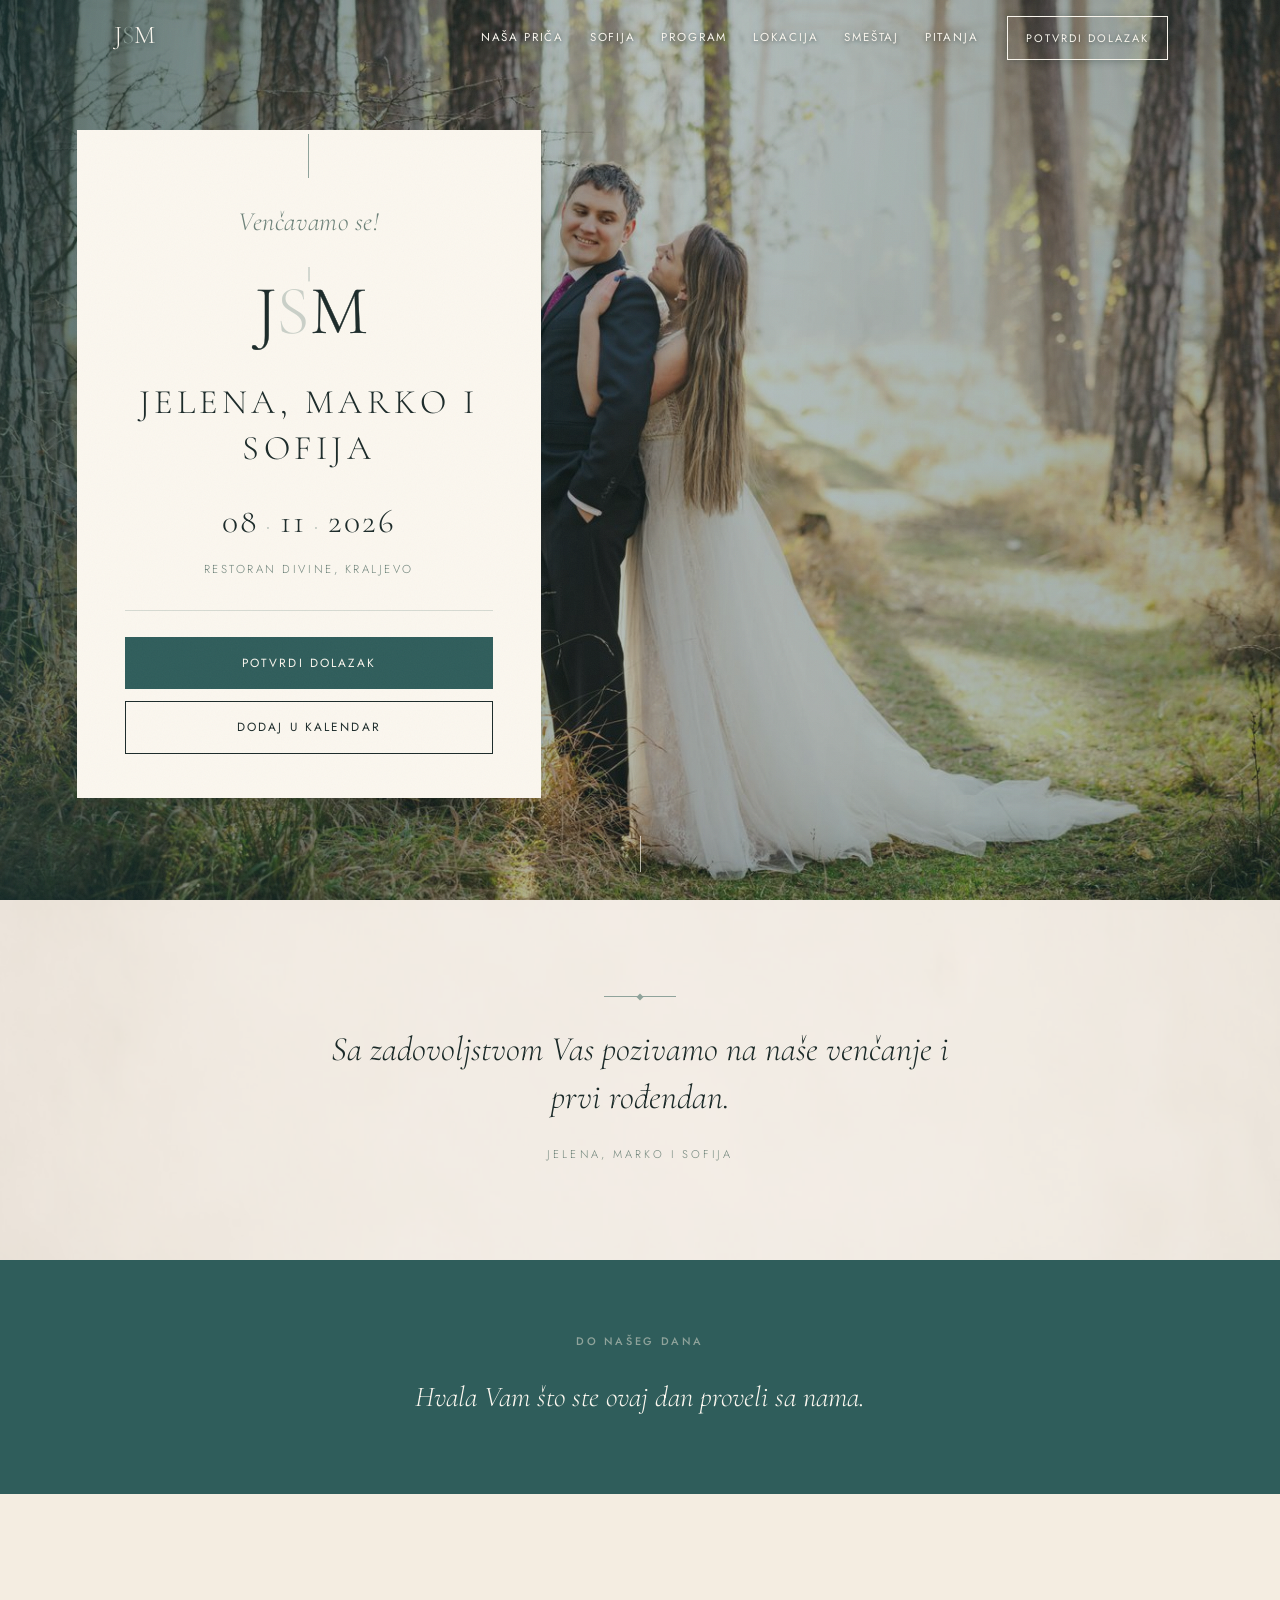
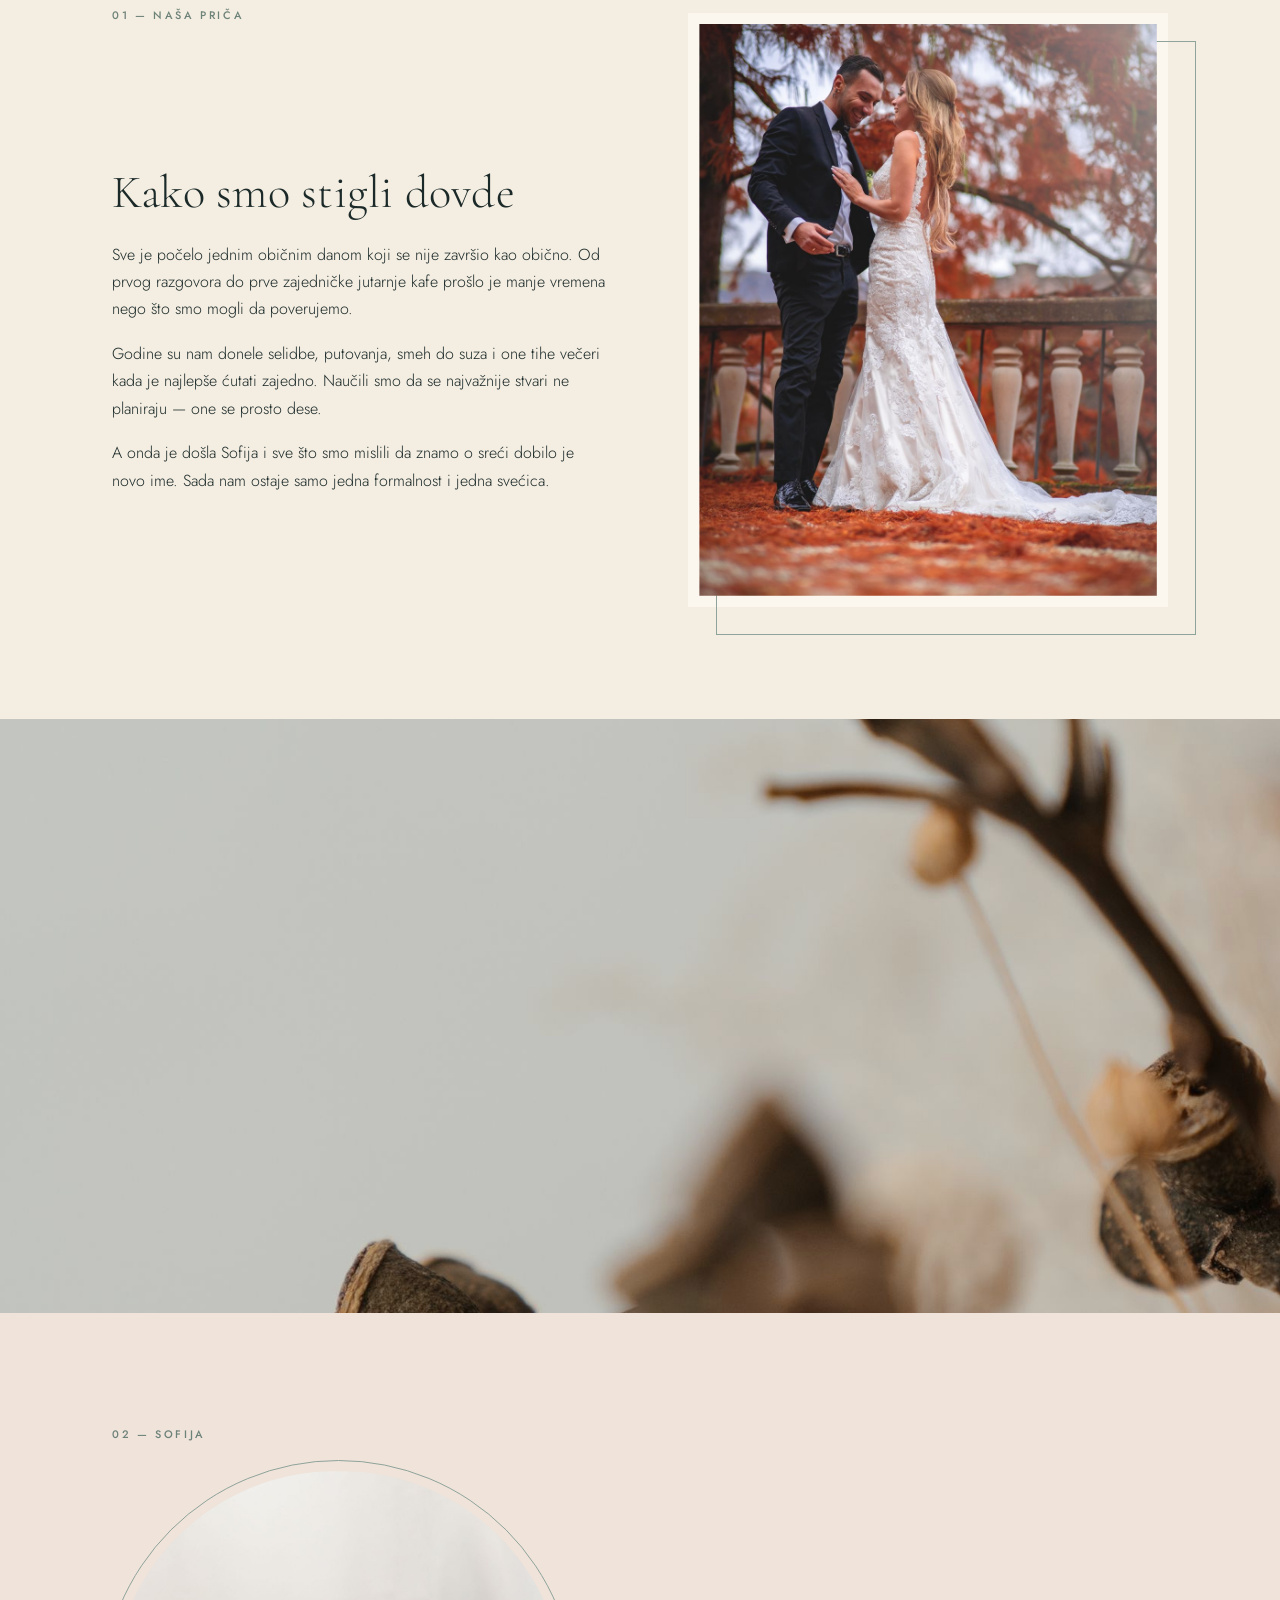
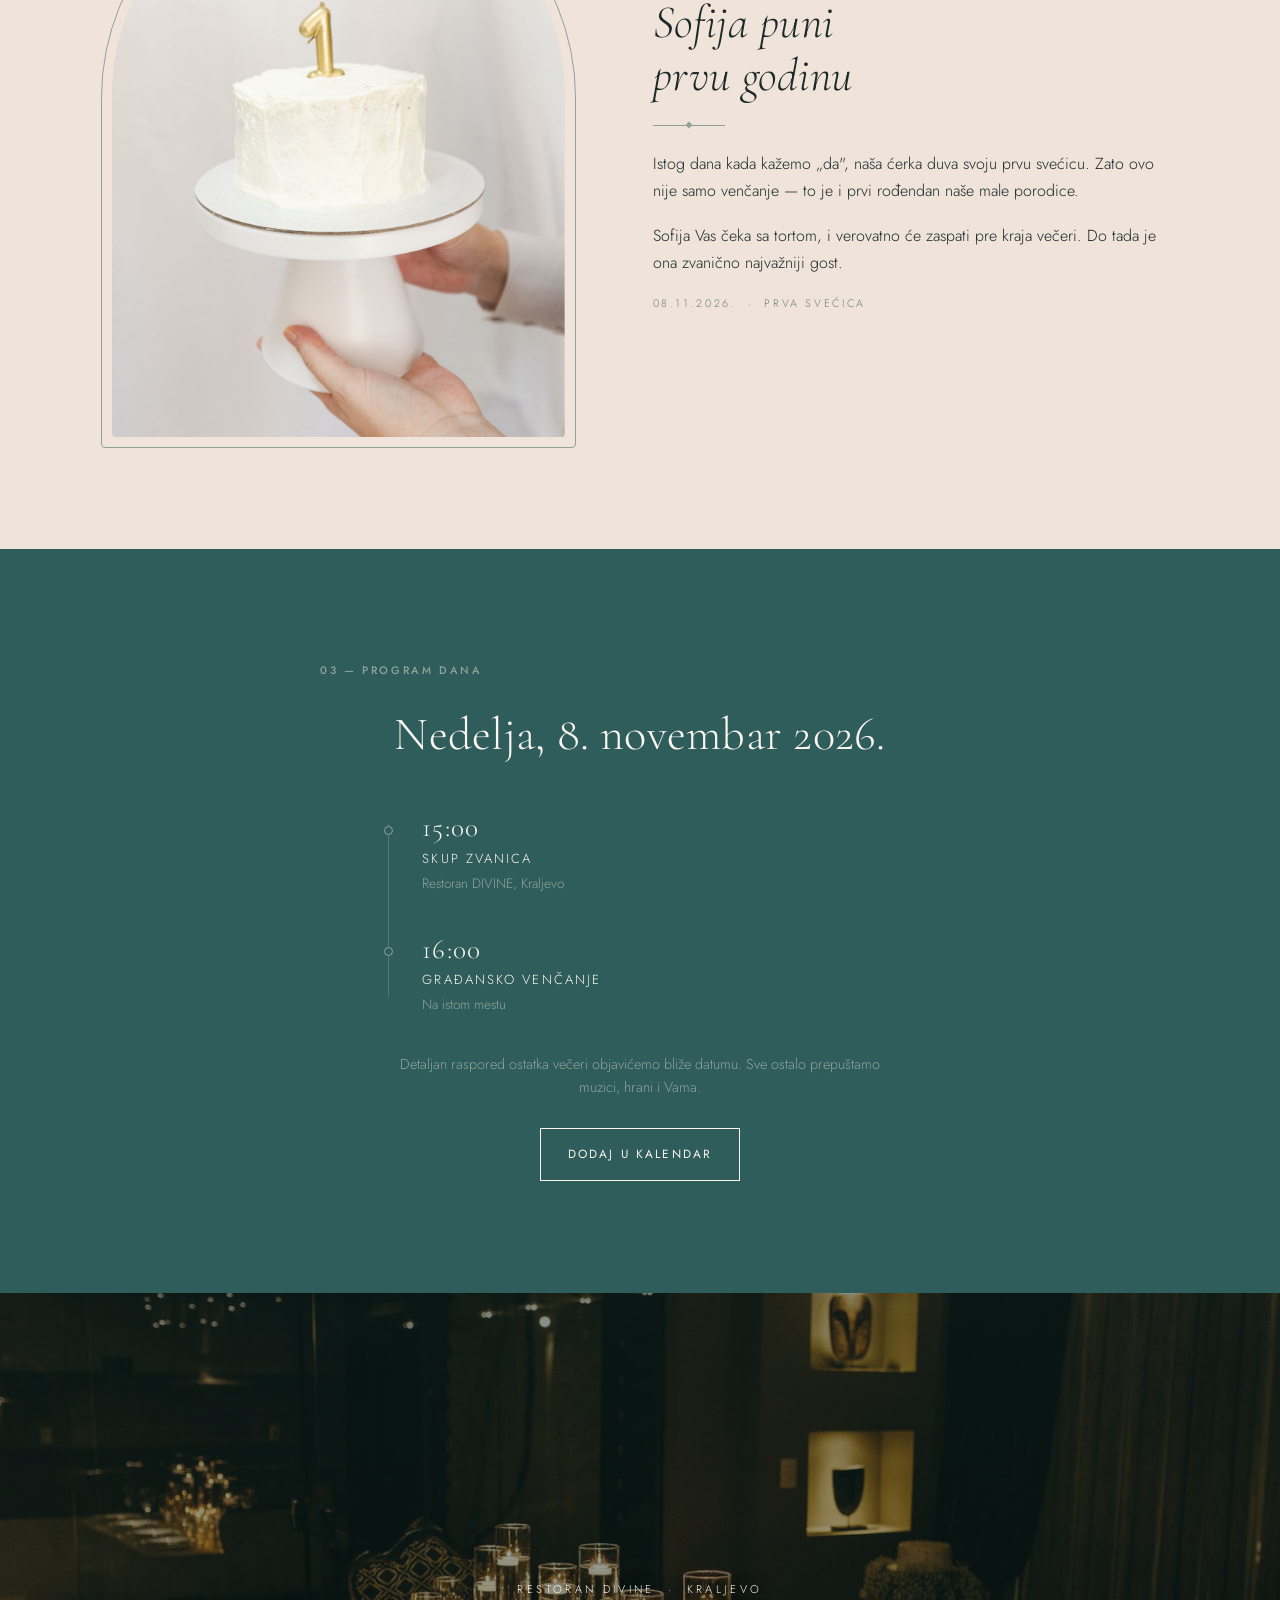
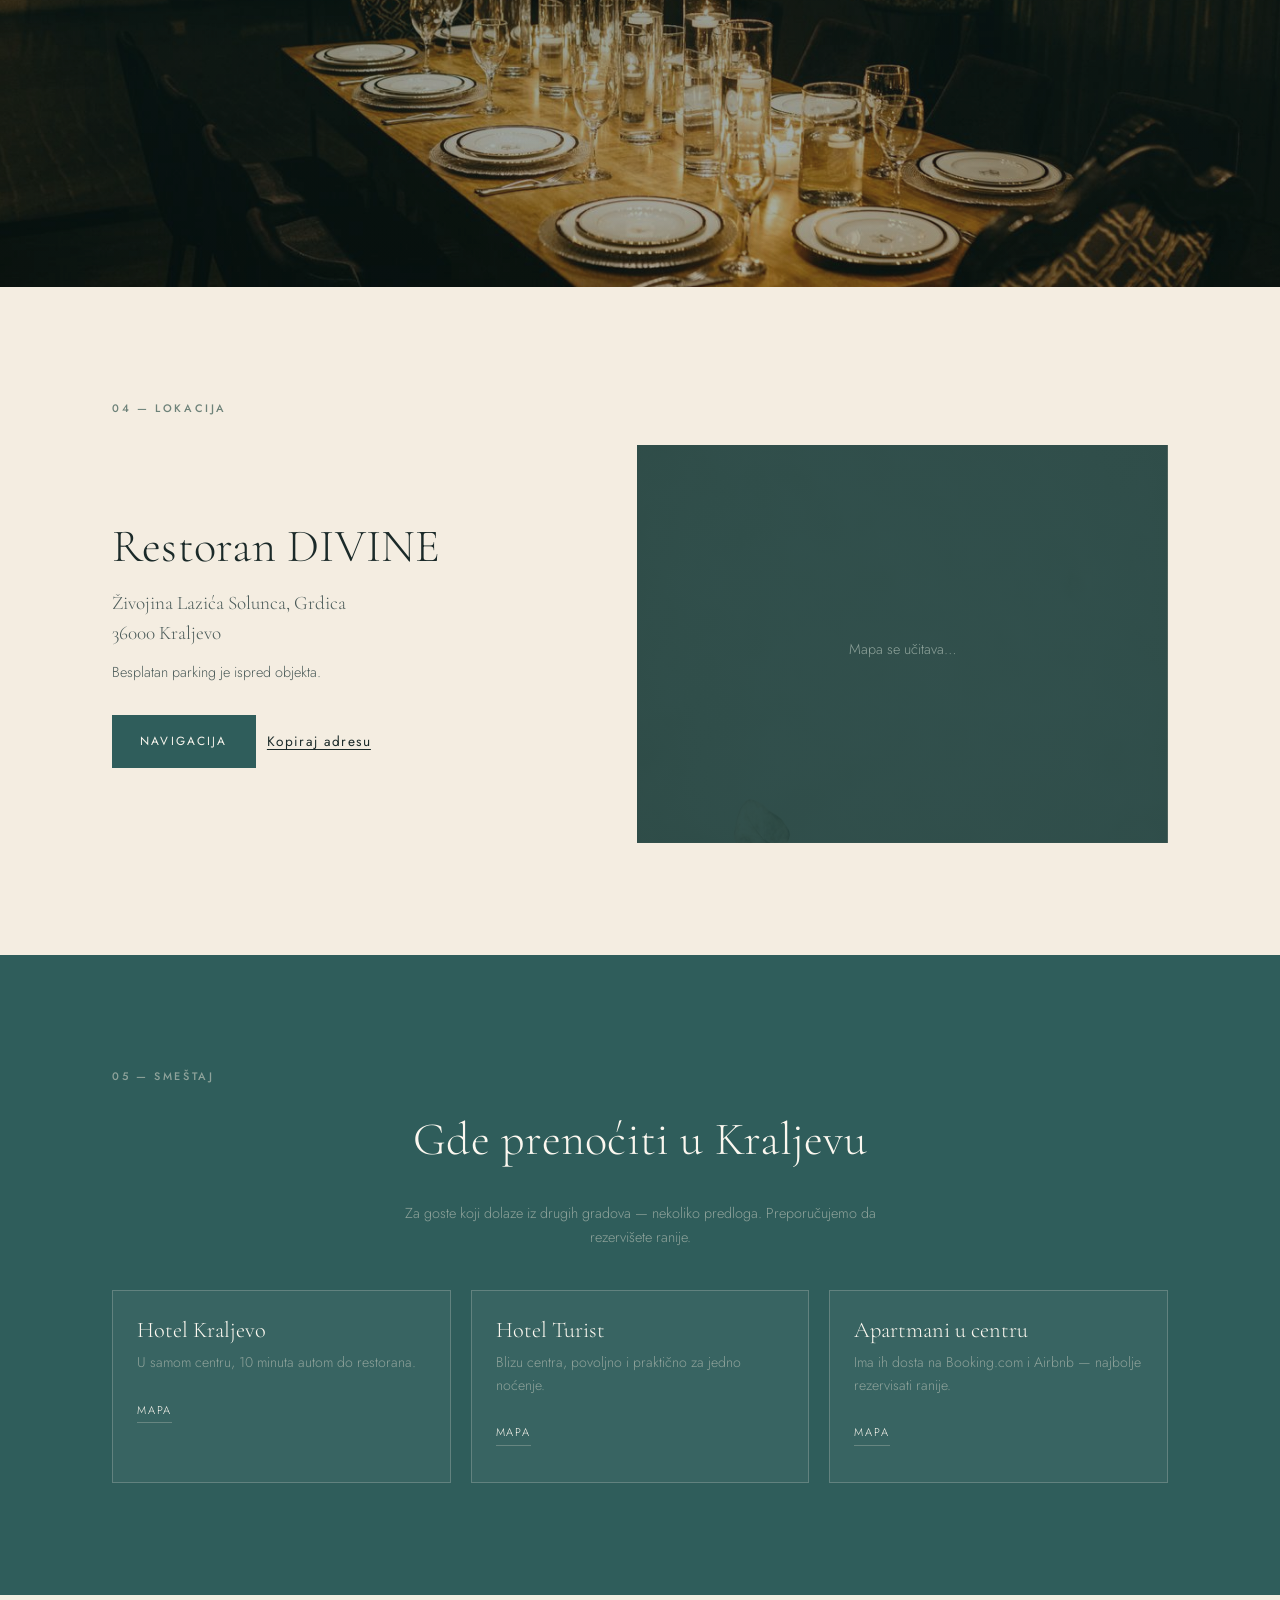
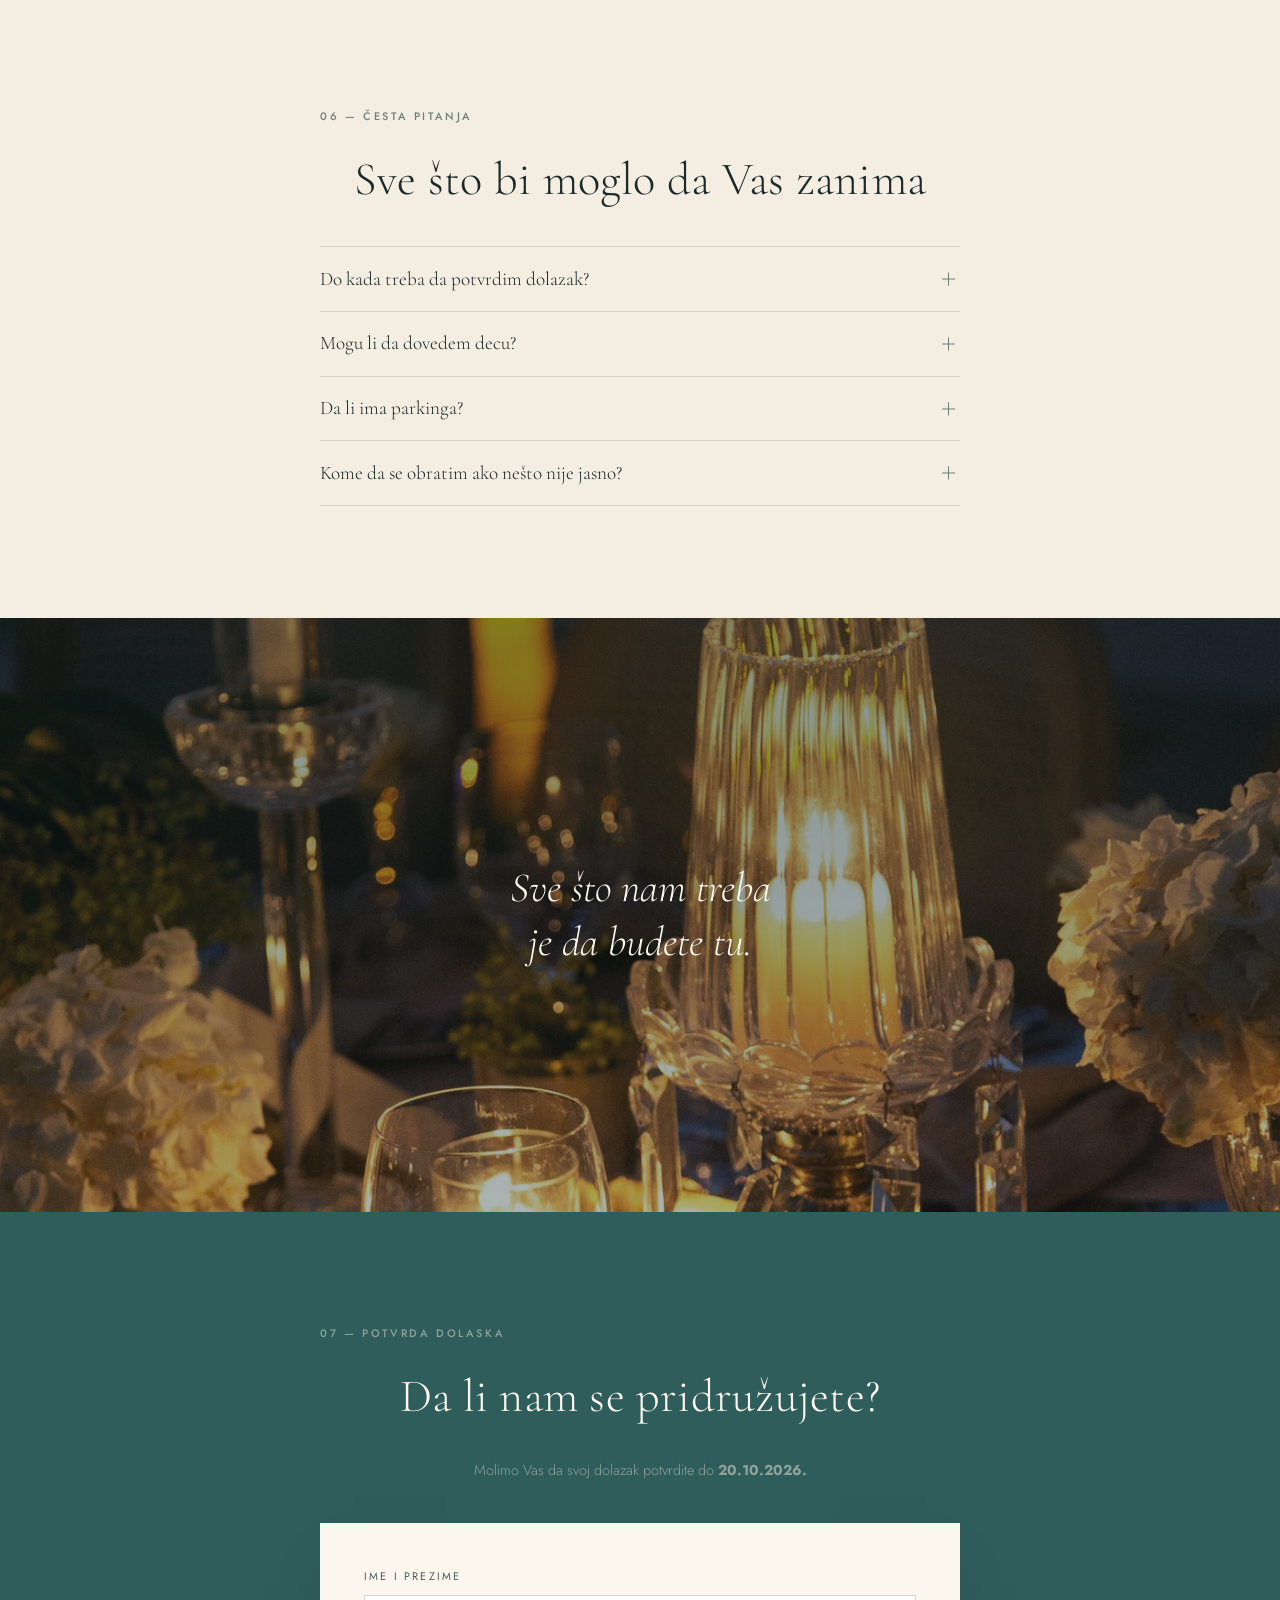
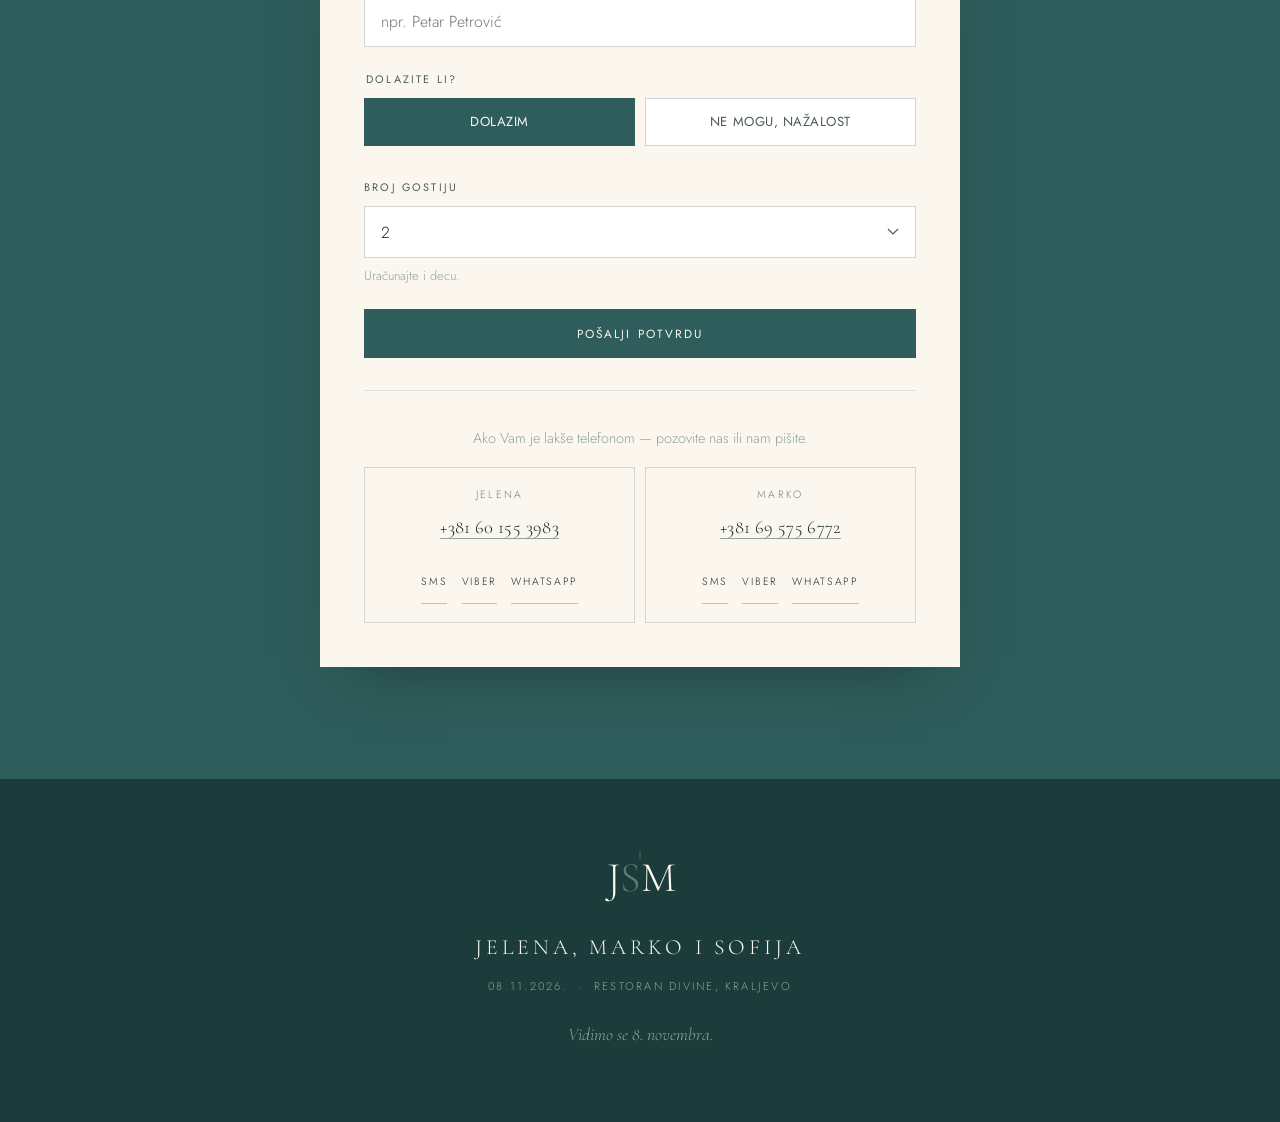
==== commit c54a9375: "only google calendar" ====
--- a/real/index.html
+++ b/real/index.html
@@ -83,13 +83,7 @@
 
     <div class="hero__actions">
       <a class="btn btn--solid" href="#rsvp">Potvrdi dolazak</a>
-      <div class="cal" data-cal>
-        <button class="btn btn--outline" type="button" aria-expanded="false">Dodaj u kalendar</button>
-        <div class="cal__menu" hidden>
-          <a data-cal-google href="#" target="_blank" rel="noopener">Google kalendar</a>
-          <a data-cal-ics href="#" download="jelena-marko-sofija.ics">Apple / Outlook (.ics)</a>
-        </div>
-      </div>
+      <a class="btn btn--outline" data-cal-google href="#" target="_blank" rel="noopener">Dodaj u kalendar</a>
     </div>
   </div>
 
@@ -139,7 +133,7 @@
       </div>
 
       <figure class="split__media" data-reveal data-reveal-delay="1">
-        <img src="../img-stock/story.jpg" alt="Mladenci u jesenjem parku" width="1000" height="1250" loading="lazy">
+        <img src="../img-stock/story.jpg" alt="Mladenci u jesenjem parku" width="1000" height="1250">
       </figure>
     </div>
   </div>
@@ -147,7 +141,7 @@
 
 <!-- ============================ TRAKA 1 ============================== -->
 <div class="band" data-parallax>
-  <div class="band__media"><img src="../img-stock/band-1.jpg" alt="" width="1800" height="1000" loading="lazy"></div>
+  <div class="band__media"><img src="../img-stock/band-1.jpg" alt="" width="1800" height="1000"></div>
 </div>
 
 <!-- ============================== SOFIJA ============================= -->
@@ -157,7 +151,7 @@
 
     <div class="sofija">
       <figure class="sofija__media" data-reveal>
-        <img src="../img-stock/sofija.jpg" alt="Bela torta sa zlatnom svećicom u obliku broja jedan" width="1200" height="1500" loading="lazy">
+        <img src="../img-stock/sofija.jpg" alt="Bela torta sa zlatnom svećicom u obliku broja jedan" width="1200" height="1500">
       </figure>
 
       <div class="sofija__text" data-reveal data-reveal-delay="1">
@@ -200,20 +194,14 @@
     </p>
 
     <div class="center" data-reveal data-reveal-delay="2">
-      <div class="cal" data-cal>
-        <button class="btn btn--outline" type="button" aria-expanded="false">Dodaj u kalendar</button>
-        <div class="cal__menu" hidden>
-          <a data-cal-google href="#" target="_blank" rel="noopener">Google kalendar</a>
-          <a data-cal-ics href="#" download="jelena-marko-sofija.ics">Apple / Outlook (.ics)</a>
-        </div>
-      </div>
+      <a class="btn btn--outline" data-cal-google href="#" target="_blank" rel="noopener">Dodaj u kalendar</a>
     </div>
   </div>
 </section>
 
 <!-- ============================ TRAKA 2 ============================== -->
 <div class="band band--dark" data-parallax>
-  <div class="band__media"><img src="../img-stock/band-3.jpg" alt="" width="1500" height="830" loading="lazy"></div>
+  <div class="band__media"><img src="../img-stock/band-3.jpg" alt="" width="1500" height="830"></div>
   <p class="band__caption" data-reveal><span data-cfg="venue-name">Restoran DIVINE</span> &nbsp;·&nbsp; Kraljevo</p>
 </div>
 
@@ -291,7 +279,7 @@
 
 <!-- ============================ TRAKA 3 ============================== -->
 <div class="band band--dark" data-parallax>
-  <div class="band__media"><img src="../img-stock/band-2.jpg" alt="" width="1500" height="830" loading="lazy"></div>
+  <div class="band__media"><img src="../img-stock/band-2.jpg" alt="" width="1500" height="830"></div>
   <p class="band__quote" data-reveal>Sve što nam treba<br>je da budete tu.</p>
 </div>
 
--- a/css/style.css
+++ b/css/style.css
@@ -156,7 +156,7 @@
   --btn-flip-fg:var(--teal-900);
 }
 /* ...a krem kartica unutar tirkizne sekcije se vraća na tamno dugme. */
-.rsvp,.hero__card,.cal__menu{
+.rsvp,.hero__card{
   --btn-flip-bg:var(--ink);
   --btn-flip-fg:var(--cream-lt);
 }
@@ -368,7 +368,6 @@
   padding-top:1.6rem;border-top:1px solid rgba(143,163,155,.35);
 }
 .hero__actions .btn{width:100%}
-.hero__actions .cal{width:100%}
 
 .hero__scroll{
   position:absolute;left:50%;bottom:1.5rem;z-index:1;
@@ -383,22 +382,6 @@
   40%{transform:scaleY(1);opacity:.75}
   100%{transform:scaleY(1) translateY(2.25rem);opacity:0}}
 
-/* dugme „Dodaj u kalendar" + meni */
-.cal{position:relative;display:inline-flex;flex-direction:column}
-.cal>.btn{width:100%}
-.cal__menu{
-  position:absolute;left:0;right:0;top:calc(100% + .4rem);z-index:5;
-  background:var(--cream-lt);color:var(--ink);
-  border:1px solid rgba(27,42,41,.15);
-  box-shadow:0 18px 40px -22px rgba(11,30,29,.5);
-  display:grid;
-}
-.cal__menu a{
-  padding:.9rem 1.15rem;text-decoration:none;font-size:.8rem;
-  letter-spacing:.06em;text-align:left;
-}
-.cal__menu a+a{border-top:1px solid rgba(27,42,41,.12)}
-.cal__menu a:hover{background:var(--cream)}
 
 /* -------------------------------- POZIV --------------------------- */
 .poziv{position:relative;padding-block:clamp(3.5rem,12vw,6rem);overflow:hidden}
@@ -547,7 +530,7 @@
 .time__what{font-size:.82rem;text-transform:uppercase;letter-spacing:.16em}
 .time__where{font-size:.85rem;color:var(--sage)}
 .section--teal .note.center{margin-top:2.25rem}
-.section--teal .center>.cal{margin-top:1.75rem}
+.section--teal .center>.btn{margin-top:1.75rem}
 
 /* ------------------------------- LOKACIJA ------------------------- */
 .loc{display:grid;gap:2.25rem}
@@ -769,7 +752,6 @@
   .hero{padding-inline:clamp(2rem,6vw,5rem)}
   .hero__card{max-width:29rem}
   .hero__names{font-size:clamp(1.6rem,3vw,2.15rem)}
-  .cal__menu{min-width:14rem;left:0;right:auto}
 
   .split{grid-template-columns:1.02fr .98fr;gap:clamp(2.5rem,6vw,5rem);align-items:center}
   .split__media{margin-top:-2.5rem}
